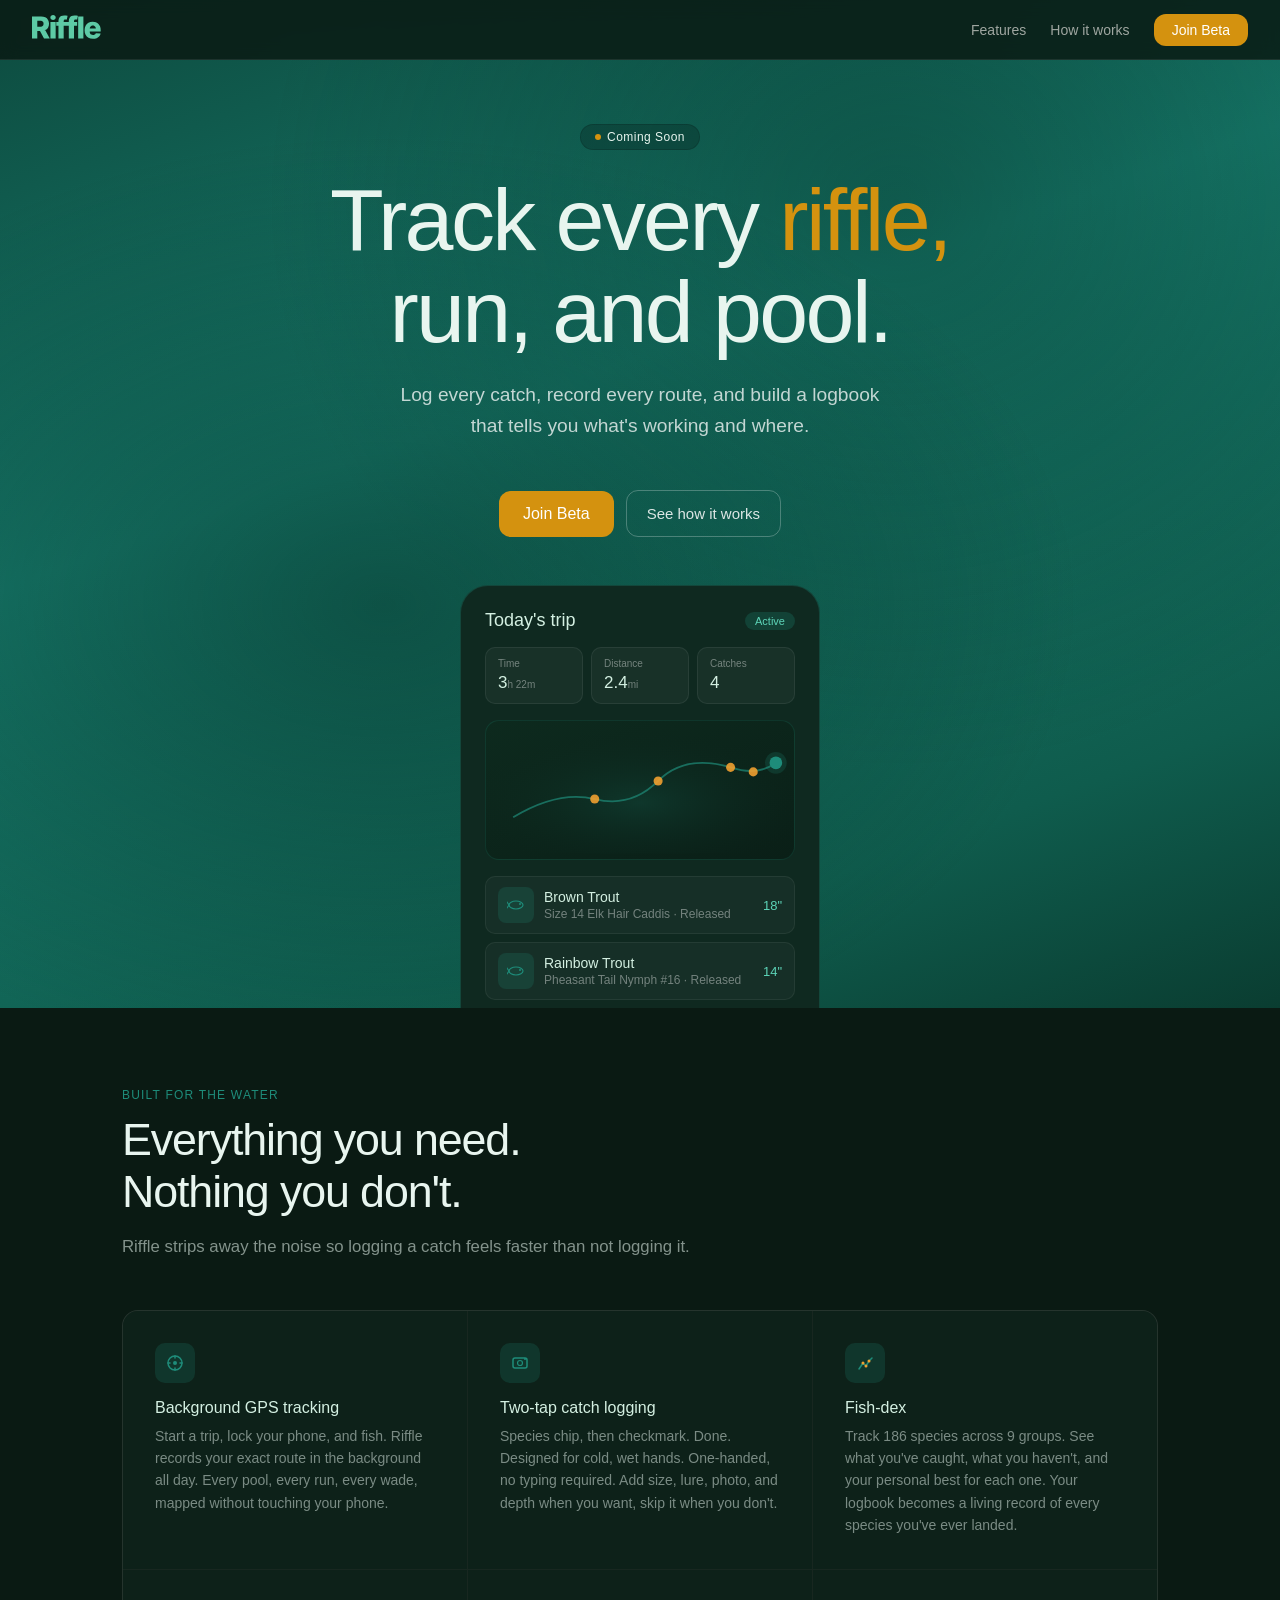
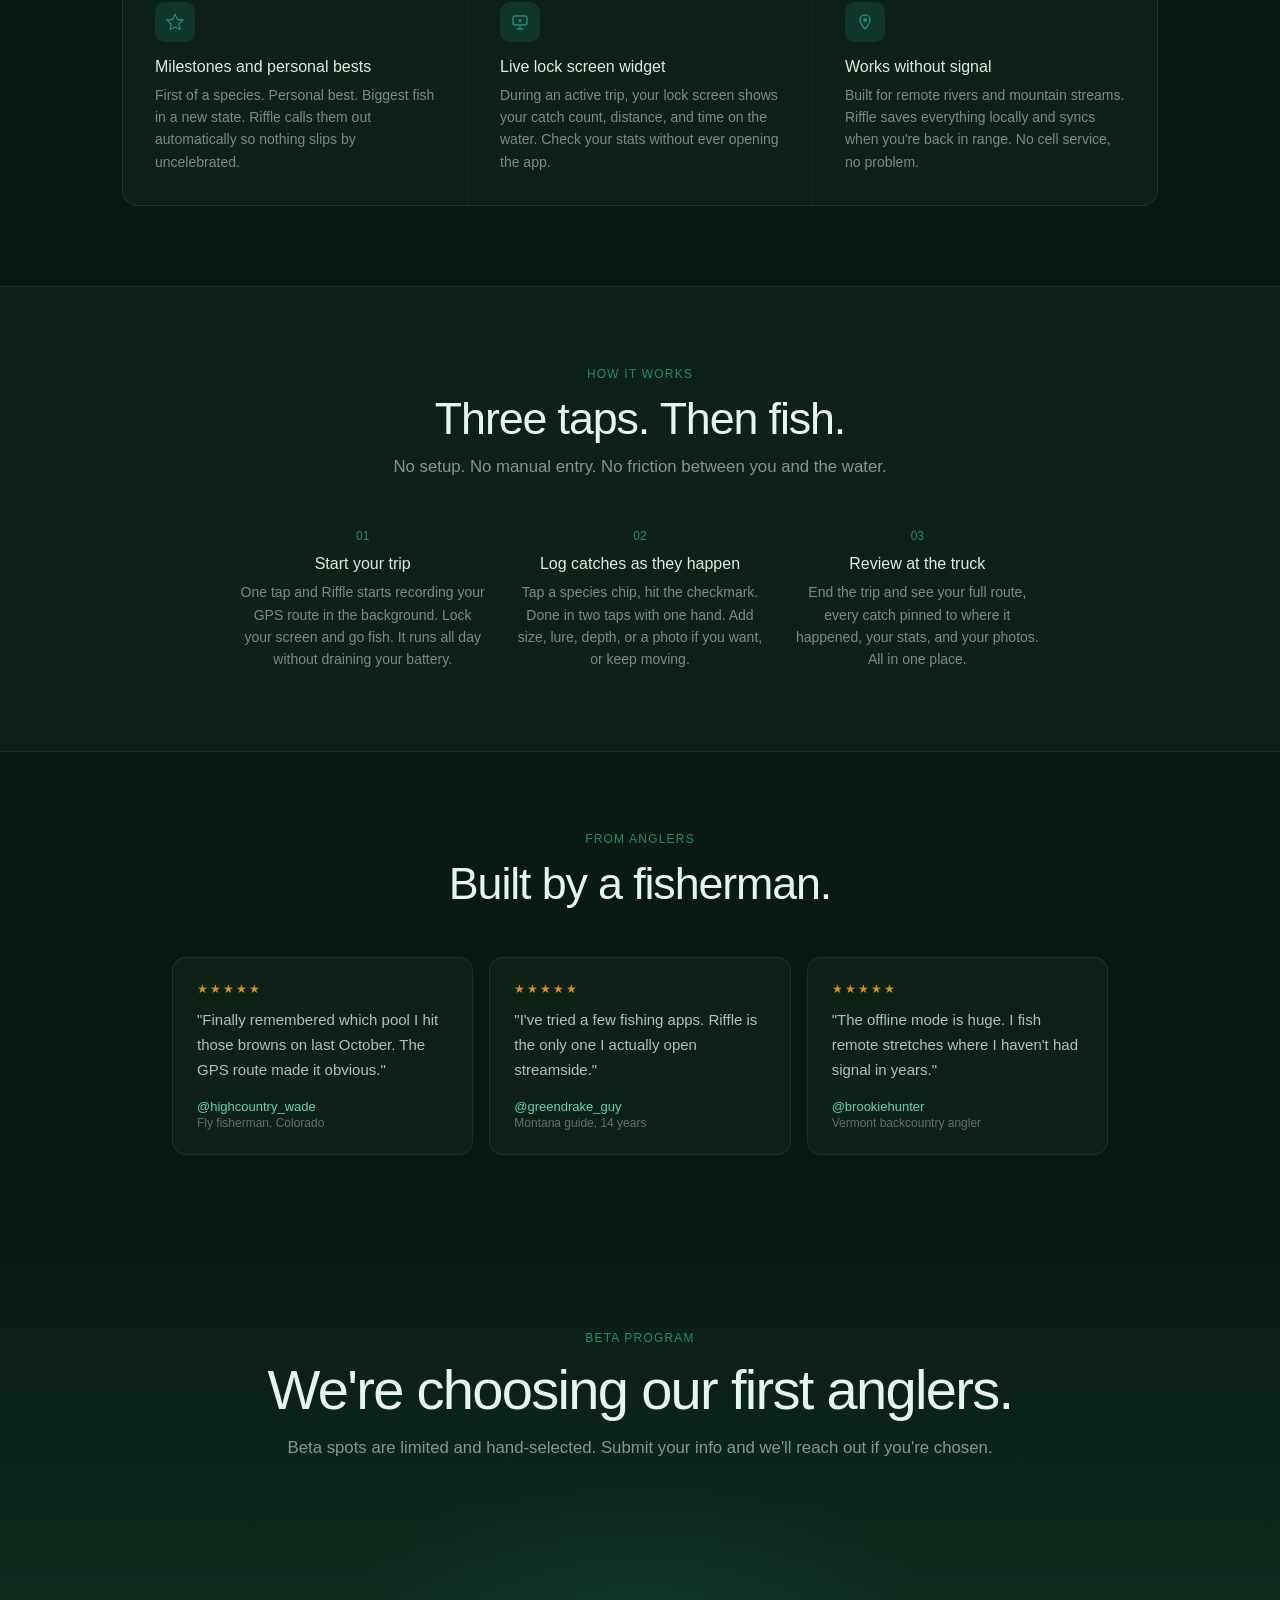
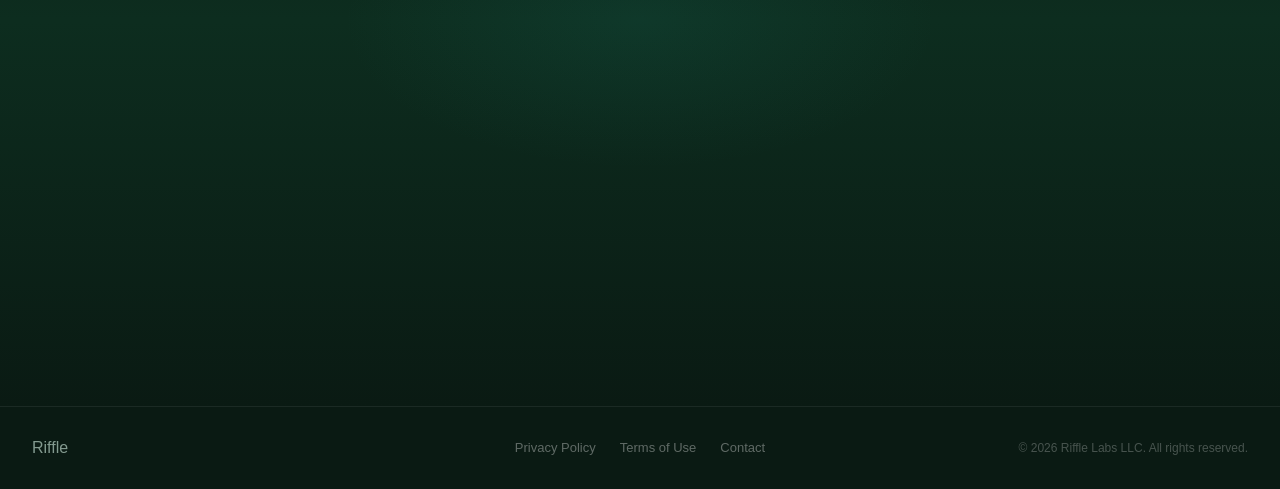
==== index.html @ 0812b07c "Tighten scroll hover zone on feature cards Use narrow rootMargin band so card-active deactivates soo" ====
<!DOCTYPE html>
<html lang="en">
<head>
  <meta charset="UTF-8">
  <meta name="viewport" content="width=device-width, initial-scale=1.0">
  <title>Riffle — Track every riffle, run, and pool.</title>
  <meta name="description" content="Riffle automatically records your fishing trips with GPS. Log catches, track routes, and review every session. Free on iOS.">
  <meta name="robots" content="index, follow">
  <link rel="canonical" href="https://riffle.run/">

  <!-- Open Graph -->
  <meta property="og:type" content="website">
  <meta property="og:url" content="https://riffle.run/">
  <meta property="og:title" content="Riffle — Track every riffle, run, and pool.">
  <meta property="og:description" content="Riffle automatically records your fishing trips with GPS. Log catches, track routes, and review every session. Free on iOS.">
  <meta property="og:image" content="https://riffle.run/og-image.png">

  <!-- Twitter Card -->
  <meta name="twitter:card" content="summary_large_image">
  <meta name="twitter:title" content="Riffle — Track every riffle, run, and pool.">
  <meta name="twitter:description" content="Riffle automatically records your fishing trips with GPS. Log catches, track routes, and review every session. Free on iOS.">
  <meta name="twitter:image" content="https://riffle.run/og-image.png">

  <!-- Structured data -->
  <script type="application/ld+json">
  {
    "@context": "https://schema.org",
    "@type": "MobileApplication",
    "name": "Riffle",
    "description": "GPS fishing trip tracker for iOS. Log catches, record routes, and review every session.",
    "operatingSystem": "iOS",
    "applicationCategory": "SportsApplication",
    "offers": { "@type": "Offer", "price": "0", "priceCurrency": "USD" },
    "url": "https://riffle.run"
  }
  </script>

  <link rel="stylesheet" href="global.css">
  <style>
    body { color: #f0ede8; }

    .hero {
      display: flex; flex-direction: column; align-items: center; justify-content: center;
      text-align: center;
      margin-top: calc(var(--nav-height) * -1);
      padding: calc(4rem + var(--nav-height)) var(--space-lg) 0;
      position: relative;
      background: radial-gradient(ellipse at 30% 60%, rgba(8,55,45,0.55) 0%, transparent 55%),
                  radial-gradient(ellipse at 70% 20%, rgba(6,48,38,0.4) 0%, transparent 50%),
                  linear-gradient(160deg, #0d4a3e 0%, #167A6B 40%, #0f5c4d 80%, #0a3d31 100%);
      overflow: hidden;
    }

    .hero-badge {
      display: inline-flex; align-items: center; gap: 6px;
      background: rgba(0,0,0,0.2); border: 0.5px solid rgba(0,0,0,0.15);
      color: var(--color-text); font-size: 12px; padding: 5px 14px; border-radius: 20px;
      margin-bottom: var(--space-md); letter-spacing: 0.04em;
    }
    .hero-badge-dot { width: 6px; height: 6px; border-radius: 50%; background: var(--color-amber); }

    .hero h1 {
      font-size: clamp(2.8rem, 7vw, 5.5rem);
      font-weight: 500; letter-spacing: -0.03em; line-height: 1.05;
      color: var(--color-text); max-width: 820px; margin-bottom: 1.25rem;
    }
    .hero h1 em { font-style: normal; color: var(--color-amber); }

    .hero-sub {
      font-size: clamp(1rem, 2vw, 1.2rem);
      color: rgba(255,255,255,0.75); max-width: 500px;
      line-height: 1.65; margin-bottom: var(--space-xl);
    }

    .hero-actions { display: flex; gap: 12px; align-items: center; flex-wrap: wrap; justify-content: center; }

    .btn-primary {
      display: flex; align-items: center; gap: 10px;
      background: var(--color-amber); color: #fff;
      padding: 14px 24px; border-radius: 12px;
      font-size: 16px; font-weight: 500; text-decoration: none;
      transition: background 0.2s, transform 0.15s;
    }
    .btn-primary:hover { background: var(--color-amber-hover); transform: translateY(-1px); }

    .btn-secondary {
      color: rgba(255,255,255,0.85); font-size: 15px; text-decoration: none;
      padding: 14px 20px; border-radius: 12px;
      border: 0.5px solid rgba(255,255,255,0.25); border-radius: 12px;
      transition: all 0.2s;
    }
    .btn-secondary:hover { color: #fff; border-color: rgba(255,255,255,0.5); }

    .app-mockup {
      margin-top: var(--space-xl);
      width: min(360px, 85vw);
      background: var(--color-bg-surface);
      border-radius: 28px 28px 0 0;
      border: 0.5px solid rgba(30,140,122,0.3);
      border-bottom: none;
      padding: var(--space-md) var(--space-md) 0;
      text-align: left;
      position: relative;
    }
    .mockup-header {
      display: flex; justify-content: space-between; align-items: center;
      margin-bottom: var(--space-sm);
    }
    .mockup-title { font-size: 18px; font-weight: 500; color: var(--color-text-soft); }
    .mockup-badge { background: rgba(30,140,122,0.25); color: #5dd4b8; font-size: 11px; padding: 3px 10px; border-radius: 10px; }
    .trip-stat-row { display: grid; grid-template-columns: 1fr 1fr 1fr; gap: 8px; margin-bottom: var(--space-sm); }
    .trip-stat { background: rgba(255,255,255,0.04); border-radius: 10px; padding: 10px 12px; border: 0.5px solid var(--color-border); }
    .trip-stat-label { font-size: 10px; color: rgba(255,255,255,0.4); margin-bottom: 4px; }
    .trip-stat-val { font-size: 17px; font-weight: 500; color: var(--color-text-soft); }
    .trip-stat-unit { font-size: 10px; color: rgba(255,255,255,0.4); }

    .map-placeholder {
      background: linear-gradient(160deg, #0d2a1e 0%, #0a1f17 100%);
      border-radius: 14px; height: 140px;
      border: 0.5px solid rgba(30,140,122,0.2);
      position: relative; overflow: hidden; margin-bottom: var(--space-sm);
    }

    .catch-row {
      display: flex; align-items: center; gap: 10px;
      background: rgba(255,255,255,0.03); border-radius: 10px;
      padding: 10px 12px; border: 0.5px solid rgba(255,255,255,0.06);
      margin-bottom: 8px;
    }
    .catch-icon { width: 36px; height: 36px; border-radius: 8px; background: var(--color-teal-dim); display: flex; align-items: center; justify-content: center; flex-shrink: 0; }
    .catch-species { font-size: 14px; font-weight: 500; color: var(--color-text-soft); }
    .catch-detail { font-size: 12px; color: rgba(255,255,255,0.4); margin-top: 2px; }
    .catch-size { margin-left: auto; font-size: 13px; color: #5dd4b8; }

    .features-section { padding: var(--space-2xl) var(--space-lg); max-width: 1100px; margin: 0 auto; }

    .section-label { font-size: 12px; letter-spacing: 0.1em; color: var(--color-teal); text-transform: uppercase; margin-bottom: 0.75rem; }
    .section-heading { font-size: clamp(1.8rem, 4vw, 2.8rem); font-weight: 500; letter-spacing: -0.025em; line-height: 1.15; color: var(--color-text); max-width: 620px; margin-bottom: var(--space-sm); text-wrap: balance; }
    .section-sub { font-size: 1.05rem; color: var(--color-text-muted); max-width: 600px; line-height: 1.7; }

    .features-grid {
      display: grid; grid-template-columns: repeat(auto-fit, minmax(280px, 1fr));
      gap: 1px; background: rgba(255,255,255,0.06);
      border-radius: 16px; overflow: hidden; margin-top: var(--space-xl);
      border: 0.5px solid rgba(255,255,255,0.06);
    }
    .feature-card { background: var(--color-bg-dark); padding: var(--space-lg); }
    .feature-icon { width: 40px; height: 40px; border-radius: 10px; background: var(--color-teal-dim); display: flex; align-items: center; justify-content: center; margin-bottom: var(--space-sm); }
    .feature-title { font-size: 16px; font-weight: 500; color: var(--color-text-soft); margin-bottom: var(--space-xs); }
    .feature-body { font-size: 14px; color: rgba(232,245,239,0.5); line-height: 1.6; }

    .how-it-works { background: var(--color-bg-dark); border-top: 0.5px solid var(--color-border); border-bottom: 0.5px solid var(--color-border); text-align: center; padding: var(--space-2xl) var(--space-lg); }
    .steps { display: grid; grid-template-columns: repeat(auto-fit, minmax(200px, 1fr)); gap: var(--space-lg); margin-top: var(--space-xl); max-width: 800px; margin-left: auto; margin-right: auto; }
    .step-num { font-size: 12px; font-weight: 500; color: var(--color-teal); margin-bottom: 0.75rem; }
    .step-title { font-size: 16px; font-weight: 500; color: var(--color-text-soft); margin-bottom: var(--space-xs); }
    .step-body { font-size: 14px; color: rgba(232,245,239,0.5); line-height: 1.6; }

    .testimonials { padding: var(--space-2xl) var(--space-lg); text-align: center; max-width: 1000px; margin: 0 auto; }
    .quote-grid { display: grid; grid-template-columns: repeat(auto-fit, minmax(260px, 1fr)); gap: 16px; margin-top: var(--space-xl); }
    .quote-card { background: var(--color-bg-dark); border: 0.5px solid var(--color-border); border-radius: 14px; padding: var(--space-md); text-align: left; }
    .quote-text { font-size: 15px; color: rgba(232,245,239,0.75); line-height: 1.65; margin-bottom: var(--space-sm); }
    .quote-author { font-size: 13px; color: #5dd4b8; }
    .quote-role { font-size: 12px; color: rgba(255,255,255,0.35); margin-top: 2px; }
    .stars { color: var(--color-amber); font-size: 12px; margin-bottom: 0.75rem; letter-spacing: 2px; }

    .cta-section { text-align: center; background: linear-gradient(180deg, var(--color-bg) 0%, #0d2d1f 50%, var(--color-bg) 100%); padding: var(--space-3xl) var(--space-lg); position: relative; overflow: hidden; }
    .cta-glow { position: absolute; top: 50%; left: 50%; transform: translate(-50%,-50%); width: 600px; height: 300px; background: radial-gradient(ellipse, rgba(30,140,122,0.12) 0%, transparent 70%); pointer-events: none; }
    .cta-section h2 { font-size: clamp(2rem, 5vw, 3.5rem); font-weight: 500; letter-spacing: -0.03em; color: var(--color-text); margin-bottom: var(--space-sm); position: relative; }
    .cta-section p { font-size: 1.05rem; color: var(--color-text-muted); margin-bottom: var(--space-xl); position: relative; }

  </style>
</head>
<body>

<nav>
  <a href="index.html" class="nav-logo"><img src="Riffle.svg" alt="Riffle" height="24"></a>
  <div class="nav-links">
    <div class="nav-section-links">
      <a href="#features">Features</a>
      <a href="#how">How it works</a>
    </div>
    <a href="#beta" class="nav-cta">Join Beta</a>
  </div>
</nav>

<section class="hero">
  <div class="hero-badge hero-anim">
    <div class="hero-badge-dot"></div>
    Coming Soon
  </div>
  <h1 class="hero-anim">Track every <em>riffle,</em><br>run, and pool.</h1>
  <p class="hero-sub hero-anim">Log every catch, record every route, and build a logbook that tells you what's working and where.</p>
  <div class="hero-actions hero-anim">
    <a href="#beta" class="btn-primary">
      Join Beta
    </a>
    <a href="#how" class="btn-secondary">See how it works</a>
  </div>

  <div class="app-mockup mockup-block-anim">
    <div class="mockup-header mockup-seq">
      <div class="mockup-title">Today's trip</div>
      <div class="mockup-badge">Active</div>
    </div>
    <div class="trip-stat-row mockup-seq">
      <div class="trip-stat">
        <div class="trip-stat-label">Time</div>
        <div class="trip-stat-val">3<span class="trip-stat-unit">h 22m</span></div>
      </div>
      <div class="trip-stat">
        <div class="trip-stat-label">Distance</div>
        <div class="trip-stat-val">2.4<span class="trip-stat-unit">mi</span></div>
      </div>
      <div class="trip-stat">
        <div class="trip-stat-label">Catches</div>
        <div class="trip-stat-val" id="catches-val">0</div>
      </div>
    </div>
    <div class="map-placeholder mockup-seq">
      <svg width="100%" height="100%" viewBox="0 0 340 140" style="position:absolute;top:0;left:0;">
        <defs>
          <radialGradient id="mg" cx="50%" cy="60%" r="60%">
            <stop offset="0%" stop-color="#1E8C7A" stop-opacity="0.18"/>
            <stop offset="100%" stop-color="#0a1a13" stop-opacity="0"/>
          </radialGradient>
        </defs>
        <rect width="340" height="140" fill="url(#mg)"/>
        <path class="route-path" d="M30,100 Q80,70 120,80 Q160,90 190,60 Q220,30 270,45 Q300,55 320,40" stroke="#1E8C7A" stroke-width="2" fill="none" stroke-opacity="0.7"/>
        <circle cx="120" cy="80" r="5" fill="#F0A030" opacity="0.9"/>
        <circle cx="190" cy="60" r="5" fill="#F0A030" opacity="0.9"/>
        <circle cx="270" cy="45" r="5" fill="#F0A030" opacity="0.9"/>
        <circle cx="295" cy="50" r="5" fill="#F0A030" opacity="0.9"/>
        <circle cx="320" cy="40" r="7" fill="#1E8C7A"/>
        <circle cx="320" cy="40" r="12" fill="#1E8C7A" opacity="0.2"/>
      </svg>
    </div>
    <div class="catch-row catch-anim">
      <div class="catch-icon">
        <svg width="18" height="18" viewBox="0 0 18 18" fill="none">
          <ellipse cx="9" cy="9" rx="7" ry="4" stroke="#1E8C7A" stroke-width="1.2" fill="none"/>
          <path d="M2 9 L0 6 M2 9 L0 12" stroke="#1E8C7A" stroke-width="1.2" stroke-linecap="round"/>
          <circle cx="13" cy="8" r="1" fill="#1E8C7A"/>
        </svg>
      </div>
      <div>
        <div class="catch-species">Brown Trout</div>
        <div class="catch-detail">Size 14 Elk Hair Caddis · Released</div>
      </div>
      <div class="catch-size">18"</div>
    </div>
    <div class="catch-row catch-anim">
      <div class="catch-icon">
        <svg width="18" height="18" viewBox="0 0 18 18" fill="none">
          <ellipse cx="9" cy="9" rx="7" ry="4" stroke="#1E8C7A" stroke-width="1.2" fill="none"/>
          <path d="M2 9 L0 6 M2 9 L0 12" stroke="#1E8C7A" stroke-width="1.2" stroke-linecap="round"/>
          <circle cx="13" cy="8" r="1" fill="#1E8C7A"/>
        </svg>
      </div>
      <div>
        <div class="catch-species">Rainbow Trout</div>
        <div class="catch-detail">Pheasant Tail Nymph #16 · Released</div>
      </div>
      <div class="catch-size">14"</div>
    </div>
  </div>
</section>

<section id="features" style="background:#0a1a13;">
  <div class="features-section">
    <div class="section-label">Built for the water</div>
    <h2 class="section-heading">Everything you need. Nothing you don't.</h2>
    <p class="section-sub">Riffle strips away the noise so logging a catch feels faster than not logging it.</p>
    <div class="features-grid">
      <div class="feature-card">
        <div class="feature-icon">
          <svg width="20" height="20" viewBox="0 0 20 20" fill="none">
            <circle cx="10" cy="10" r="7" stroke="#1E8C7A" stroke-width="1.5" fill="none"/>
            <circle cx="10" cy="10" r="2" fill="#1E8C7A"/>
            <path d="M10 3V5 M10 15V17 M3 10H5 M15 10H17" stroke="#1E8C7A" stroke-width="1.5" stroke-linecap="round"/>
          </svg>
        </div>
        <div class="feature-title">Background GPS tracking</div>
        <div class="feature-body">Start a trip, lock your phone, and fish. Riffle records your exact route in the background all day. Every pool, every run, every wade, mapped without touching your phone.</div>
      </div>
      <div class="feature-card">
        <div class="feature-icon">
          <svg width="20" height="20" viewBox="0 0 20 20" fill="none">
            <rect x="3" y="5" width="14" height="10" rx="2" stroke="#1E8C7A" stroke-width="1.5" fill="none"/>
            <circle cx="10" cy="10" r="2.5" stroke="#1E8C7A" stroke-width="1.2" fill="none"/>
            <circle cx="15" cy="6" r="1" fill="#1E8C7A"/>
          </svg>
        </div>
        <div class="feature-title">Two-tap catch logging</div>
        <div class="feature-body">Species chip, then checkmark. Done. Designed for cold, wet hands. One-handed, no typing required. Add size, lure, photo, and depth when you want, skip it when you don't.</div>
      </div>
      <div class="feature-card">
        <div class="feature-icon">
          <svg width="20" height="20" viewBox="0 0 20 20" fill="none">
            <path d="M4 16 L8 10 L11 13 L14 8 L17 5" stroke="#1E8C7A" stroke-width="1.5" fill="none" stroke-linecap="round" stroke-linejoin="round"/>
            <circle cx="8" cy="10" r="1.5" fill="#F0A030"/>
            <circle cx="11" cy="13" r="1.5" fill="#F0A030"/>
            <circle cx="14" cy="8" r="1.5" fill="#F0A030"/>
          </svg>
        </div>
        <div class="feature-title">Fish-dex</div>
        <div class="feature-body">Track 186 species across 9 groups. See what you've caught, what you haven't, and your personal best for each one. Your logbook becomes a living record of every species you've ever landed.</div>
      </div>
      <div class="feature-card">
        <div class="feature-icon">
          <svg width="20" height="20" viewBox="0 0 20 20" fill="none">
            <path d="M10 2 L12.5 7.5 L18 8 L14 12 L15 17.5 L10 15 L5 17.5 L6 12 L2 8 L7.5 7.5 Z" stroke="#1E8C7A" stroke-width="1.3" fill="none" stroke-linejoin="round"/>
          </svg>
        </div>
        <div class="feature-title">Milestones and personal bests</div>
        <div class="feature-body">First of a species. Personal best. Biggest fish in a new state. Riffle calls them out automatically so nothing slips by uncelebrated.</div>
      </div>
      <div class="feature-card">
        <div class="feature-icon">
          <svg width="20" height="20" viewBox="0 0 20 20" fill="none">
            <rect x="3" y="4" width="14" height="9" rx="2" stroke="#1E8C7A" stroke-width="1.5" fill="none"/>
            <path d="M7 17H13 M10 13V17" stroke="#1E8C7A" stroke-width="1.5" stroke-linecap="round"/>
            <circle cx="10" cy="8.5" r="1.5" fill="#1E8C7A"/>
          </svg>
        </div>
        <div class="feature-title">Live lock screen widget</div>
        <div class="feature-body">During an active trip, your lock screen shows your catch count, distance, and time on the water. Check your stats without ever opening the app.</div>
      </div>
      <div class="feature-card">
        <div class="feature-icon">
          <svg width="20" height="20" viewBox="0 0 20 20" fill="none">
            <path d="M10 3C7.2 3 5 5.2 5 8C5 11.5 10 17 10 17C10 17 15 11.5 15 8C15 5.2 12.8 3 10 3Z" stroke="#1E8C7A" stroke-width="1.5" fill="none"/>
            <circle cx="10" cy="8" r="2" fill="#1E8C7A"/>
          </svg>
        </div>
        <div class="feature-title">Works without signal</div>
        <div class="feature-body">Built for remote rivers and mountain streams. Riffle saves everything locally and syncs when you're back in range. No cell service, no problem.</div>
      </div>
    </div>
  </div>
</section>

<section id="how" class="how-it-works">
  <div class="section-label" style="text-align:center;">How it works</div>
  <h2 class="section-heading" style="text-align:center; margin: 0 auto 0.5rem;">Three taps. Then fish.</h2>
  <p class="section-sub" style="text-align:center; margin: 0 auto;">No setup. No manual entry. No friction between you and the water.</p>
  <div class="steps">
    <div>
      <div class="step-num">01</div>
      <div class="step-title">Start your trip</div>
      <div class="step-body">One tap and Riffle starts recording your GPS route in the background. Lock your screen and go fish. It runs all day without draining your battery.</div>
    </div>
    <div>
      <div class="step-num">02</div>
      <div class="step-title">Log catches as they happen</div>
      <div class="step-body">Tap a species chip, hit the checkmark. Done in two taps with one hand. Add size, lure, depth, or a photo if you want, or keep moving.</div>
    </div>
    <div>
      <div class="step-num">03</div>
      <div class="step-title">Review at the truck</div>
      <div class="step-body">End the trip and see your full route, every catch pinned to where it happened, your stats, and your photos. All in one place.</div>
    </div>
  </div>
</section>

<section class="testimonials">
  <div class="section-label">From anglers</div>
  <h2 class="section-heading" style="margin: 0 auto 0.5rem;">Built by a fisherman.</h2>
  <div class="quote-grid">
    <div class="quote-card">
      <div class="stars">★★★★★</div>
      <div class="quote-text">"Finally remembered which pool I hit those browns on last October. The GPS route made it obvious."</div>
      <div class="quote-author">@highcountry_wade</div>
      <div class="quote-role">Fly fisherman, Colorado</div>
    </div>
    <div class="quote-card">
      <div class="stars">★★★★★</div>
      <div class="quote-text">"I've tried a few fishing apps. Riffle is the only one I actually open streamside."</div>
      <div class="quote-author">@greendrake_guy</div>
      <div class="quote-role">Montana guide, 14 years</div>
    </div>
    <div class="quote-card">
      <div class="stars">★★★★★</div>
      <div class="quote-text">"The offline mode is huge. I fish remote stretches where I haven't had signal in years."</div>
      <div class="quote-author">@brookiehunter</div>
      <div class="quote-role">Vermont backcountry angler</div>
    </div>
  </div>
</section>

<section id="beta" class="cta-section">
  <div class="cta-glow"></div>
  <div class="section-label" style="position:relative;">Beta program</div>
  <h2>We're choosing our first anglers.</h2>
  <p style="position:relative;">Beta spots are limited and hand-selected. Submit your info and we'll reach out if you're chosen.</p>
  <div style="position:relative; max-width:560px; margin:0 auto; text-align:left;">
    <iframe data-tally-src="https://tally.so/embed/oboOgV?alignLeft=1&hideTitle=1&transparentBackground=1&dynamicHeight=1" loading="lazy" width="100%" height="400" frameborder="0" marginheight="0" marginwidth="0" title="Riffle Beta Application"></iframe>
  </div>
</section>

<script>var d=document,w="https://tally.so/widgets/embed.js",v=function(){"undefined"!=typeof Tally?Tally.loadEmbeds():d.querySelectorAll("iframe[data-tally-src]:not([src])").forEach((function(e){e.src=e.dataset.tallySrc}))};if("undefined"!=typeof Tally)v();else if(d.querySelector('script[src="'+w+'"]')==null){var s=d.createElement("script");s.src=w,s.onload=v,s.onerror=v,d.body.appendChild(s);}</script>

<footer>
  <div class="footer-logo">Riffle</div>
  <div class="footer-links">
    <a href="privacy.html">Privacy Policy</a>
    <a href="terms.html">Terms of Use</a>
    <a href="mailto:hello@riffle.run">Contact</a>
  </div>
  <div class="footer-copy">© 2026 Riffle Labs LLC. All rights reserved.</div>
</footer>

<script>
  // Nav scroll state
  const nav = document.querySelector('nav');
  const onScroll = () => nav.classList.toggle('scrolled', window.scrollY > 10);
  window.addEventListener('scroll', onScroll, { passive: true });

  // Animated mockup
  window.addEventListener('load', () => {
    // Hero text sequence — h1 first, then badge, sub, actions
    [
      document.querySelector('.hero h1'),
      document.querySelector('.hero-badge'),
      document.querySelector('.hero-sub'),
      document.querySelector('.hero-actions'),
    ].forEach((el, i) => {
      if (el) setTimeout(() => el.classList.add('visible'), 60 + i * 130);
    });

    const STAGGER = 180;
    const BASE = 700;

    // Slide the whole mockup block up first
    setTimeout(() => {
      document.querySelector('.mockup-block-anim').classList.add('visible');
    }, BASE - 150);

    // 1. Header fades in
    // 2. Stats row fades in + counter starts
    // 3. Map fades in + route draws
    // 4. Catch row 1 slides in
    // 5. Catch row 2 slides in
    document.querySelectorAll('.mockup-seq').forEach((el, i) => {
      setTimeout(() => el.classList.add('visible'), BASE + i * STAGGER);
    });

    // Route draw — triggered when map appears (index 2)
    const routePath = document.querySelector('.route-path');
    if (routePath) {
      const len = routePath.getTotalLength();
      routePath.style.strokeDasharray = len;
      routePath.style.strokeDashoffset = len;
      setTimeout(() => {
        routePath.style.transition = 'stroke-dashoffset 1.6s ease';
        routePath.style.strokeDashoffset = 0;
      }, BASE + 2 * STAGGER + 80);
    }

    // Catches counter — starts when stats row appears (index 1)
    const catchesVal = document.getElementById('catches-val');
    if (catchesVal) {
      let c = 0;
      setTimeout(() => {
        const interval = setInterval(() => {
          c++;
          catchesVal.textContent = c;
          if (c >= 4) clearInterval(interval);
        }, 190);
      }, BASE + 1 * STAGGER);
    }

    // Catch rows — after map (indices 3 and 4 in sequence)
    document.querySelectorAll('.catch-anim').forEach((row, i) => {
      setTimeout(() => row.classList.add('visible'), BASE + (3 + i) * STAGGER);
    });
  });

  // Scroll reveals for feature cards + how-it-works steps
  const revealEls = [
    ...document.querySelectorAll('.feature-card'),
    ...document.querySelectorAll('.steps > div'),
    ...document.querySelectorAll('.quote-card')
  ];
  revealEls.forEach((el, i) => {
    el.classList.add('reveal');
    el.style.transitionDelay = `${(i % 3) * 0.08}s`;
  });
  const revealObserver = new IntersectionObserver((entries) => {
    entries.forEach(e => {
      if (e.isIntersecting) {
        e.target.classList.add('visible');
        revealObserver.unobserve(e.target);
      }
    });
  }, { threshold: 0.12 });
  revealEls.forEach(el => revealObserver.observe(el));

  // Scroll-hover on feature cards — touch devices only (desktop has real :hover)
  if (window.matchMedia('(hover: none)').matches) {
    const scrollHoverObserver = new IntersectionObserver((entries) => {
      entries.forEach(e => {
        e.target.classList.toggle('card-active', e.isIntersecting);
      });
    }, { threshold: 0, rootMargin: '-30% 0px -30% 0px' });
    document.querySelectorAll('.feature-card').forEach(el => scrollHoverObserver.observe(el));
  }

  // Section headings — stagger label → heading → sub within each section
  document.querySelectorAll('.section-label, .section-heading, .section-sub').forEach(el => {
    const delay = el.classList.contains('section-label') ? 0
      : el.classList.contains('section-heading') ? 0.07
      : 0.14;
    el.classList.add('reveal');
    el.style.transitionDelay = `${delay}s`;
    revealObserver.observe(el);
  });

  // CTA section elements
  document.querySelectorAll('.cta-section .section-label, .cta-section h2, .cta-section > p, .cta-section > div:last-of-type').forEach((el, i) => {
    el.classList.add('reveal');
    el.style.transitionDelay = `${i * 0.1}s`;
    revealObserver.observe(el);
  });
</script>
</body>
</html>
---- global.css ----
/* Reset */
* { margin: 0; padding: 0; box-sizing: border-box; }
html { scroll-behavior: smooth; }

/* Tokens */
:root {
  /* Colors */
  --color-bg:           #0a1a13;
  --color-bg-dark:      #0d2119;
  --color-bg-surface:   #0f2920;
  --color-teal:         #1E8C7A;
  --color-teal-dim:     rgba(30,140,122,0.2);
  --color-amber:        #D4920F;
  --color-amber-hover:  #B87C0C;
  --color-text:         #e8f5ef;
  --color-text-soft:    #d4f0e2;
  --color-text-muted:   rgba(232,245,239,0.55);
  --color-border:       rgba(255,255,255,0.07);
  --color-border-nav:   rgba(255,255,255,0.08);

  /* Spacing */
  --space-xs:   0.5rem;
  --space-sm:   1rem;
  --space-md:   1.5rem;
  --space-lg:   2rem;
  --space-xl:   3rem;
  --space-2xl:  5rem;
  --space-3xl:  6rem;

  /* Nav */
  --nav-height: 60px;
}

/* Base */
body {
  font-family: -apple-system, BlinkMacSystemFont, 'Segoe UI', sans-serif;
  background: var(--color-bg);
}

/* Nav */
nav {
  position: sticky; top: 0; z-index: 100;
  display: flex; align-items: center; justify-content: space-between;
  padding: 0 var(--space-lg); height: var(--nav-height);
  background: rgba(10, 26, 19, 0.85);
  backdrop-filter: blur(8px);
  border-bottom: 0.5px solid var(--color-border-nav);
  transition: background 0.3s ease, border-color 0.3s ease, backdrop-filter 0.3s ease;
}
nav.scrolled {
  background: rgba(10, 26, 19, 0.85);
  backdrop-filter: blur(8px);
  border-bottom-color: var(--color-border-nav);
}
.nav-logo { font-size: 20px; font-weight: 500; letter-spacing: -0.02em; color: var(--color-text-soft); text-decoration: none; }
.nav-logo span { color: var(--color-teal); }
.nav-links { display: flex; gap: var(--space-md); align-items: center; }
.nav-links a { font-size: 14px; color: rgba(240,237,232,0.65); text-decoration: none; transition: color 0.2s; }
.nav-links a:hover { color: var(--color-text-soft); }
.nav-cta, .nav-links a.nav-cta {
  background: var(--color-amber); color: #fff; border: none;
  padding: 8px 18px; border-radius: 12px; font-size: 14px; font-weight: 500;
  cursor: pointer; text-decoration: none; transition: background 0.2s;
}
.nav-cta:hover, .nav-links a.nav-cta:hover { background: var(--color-amber-hover); color: #fff; }
.nav-back { font-size: 14px; color: rgba(255,255,255,0.45); text-decoration: none; transition: color 0.2s; }
.nav-back:hover { color: var(--color-text-soft); }
.nav-section-links { display: contents; }

/* Footer */
footer {
  padding: var(--space-lg);
  border-top: 0.5px solid var(--color-border);
  display: grid; grid-template-columns: 1fr auto 1fr;
  align-items: center; gap: var(--space-sm);
}
.footer-copy { justify-self: end; }
.footer-logo { font-size: 16px; font-weight: 500; color: rgba(212,240,226,0.6); }
.footer-links { display: flex; gap: var(--space-md); flex-wrap: wrap; }
.footer-links a { font-size: 13px; color: rgba(255,255,255,0.35); text-decoration: none; transition: color 0.2s; }
.footer-links a:hover { color: rgba(255,255,255,0.65); }
.footer-copy { font-size: 12px; color: rgba(255,255,255,0.25); }

@media (max-width: 640px) {
  nav {
    padding: 0 var(--space-md);
  }
  .nav-section-links {
    display: none;
  }
}

/* Hero load animation */
.hero-anim {
  opacity: 0;
  transform: translateY(12px);
  transition: opacity 0.5s ease, transform 0.5s ease;
}
.hero-anim.visible {
  opacity: 1;
  transform: translateY(0);
}

/* Feature card hovers */
.feature-card {
  position: relative;
  transition: transform 0.25s ease, box-shadow 0.25s ease, background 0.25s ease;
}
.feature-card::before {
  content: '';
  position: absolute;
  top: 0;
  left: 50%;
  right: 50%;
  height: 2px;
  background: var(--color-teal);
  box-shadow: 0 0 10px rgba(30,140,122,0.7);
  transition: left 0.35s ease, right 0.35s ease;
  pointer-events: none;
}
.feature-card:hover::before {
  left: 0;
  right: 0;
}
.feature-card:hover {
  transform: translateY(-3px);
  background: #0e2820;
  box-shadow: 0 12px 32px rgba(0,0,0,0.4);
}
.feature-icon {
  transition: background 0.25s ease, box-shadow 0.25s ease, transform 0.25s ease;
}
.feature-card:hover .feature-icon {
  background: rgba(30,140,122,0.32);
  box-shadow: 0 0 18px rgba(30,140,122,0.3);
  transform: scale(1.12);
}
.feature-title {
  transition: color 0.25s ease;
}
.feature-card:hover .feature-title {
  color: #fff;
}

/* Scroll reveals */
.reveal {
  opacity: 0;
  transform: translateY(20px);
  transition: opacity 0.5s ease, transform 0.5s ease;
}
.reveal.visible {
  opacity: 1;
  transform: translateY(0);
}

/* Mockup sequential animation */
.mockup-seq {
  opacity: 0;
  transform: translateY(8px);
  transition: opacity 0.35s ease, transform 0.35s ease;
}
.mockup-seq.visible {
  opacity: 1;
  transform: translateY(0);
}

/* Mockup catch row animation */
.catch-anim {
  opacity: 0;
  transform: translateX(-10px);
  transition: opacity 0.35s ease, transform 0.35s ease;
}
.catch-anim.visible {
  opacity: 1;
  transform: translateX(0);
}

@media (max-width: 860px) {
  footer {
    display: flex; flex-direction: column;
    align-items: center; text-align: center;
    gap: 0.75rem;
  }
  .footer-copy { justify-self: unset; }
  .footer-links { justify-content: center; }
}
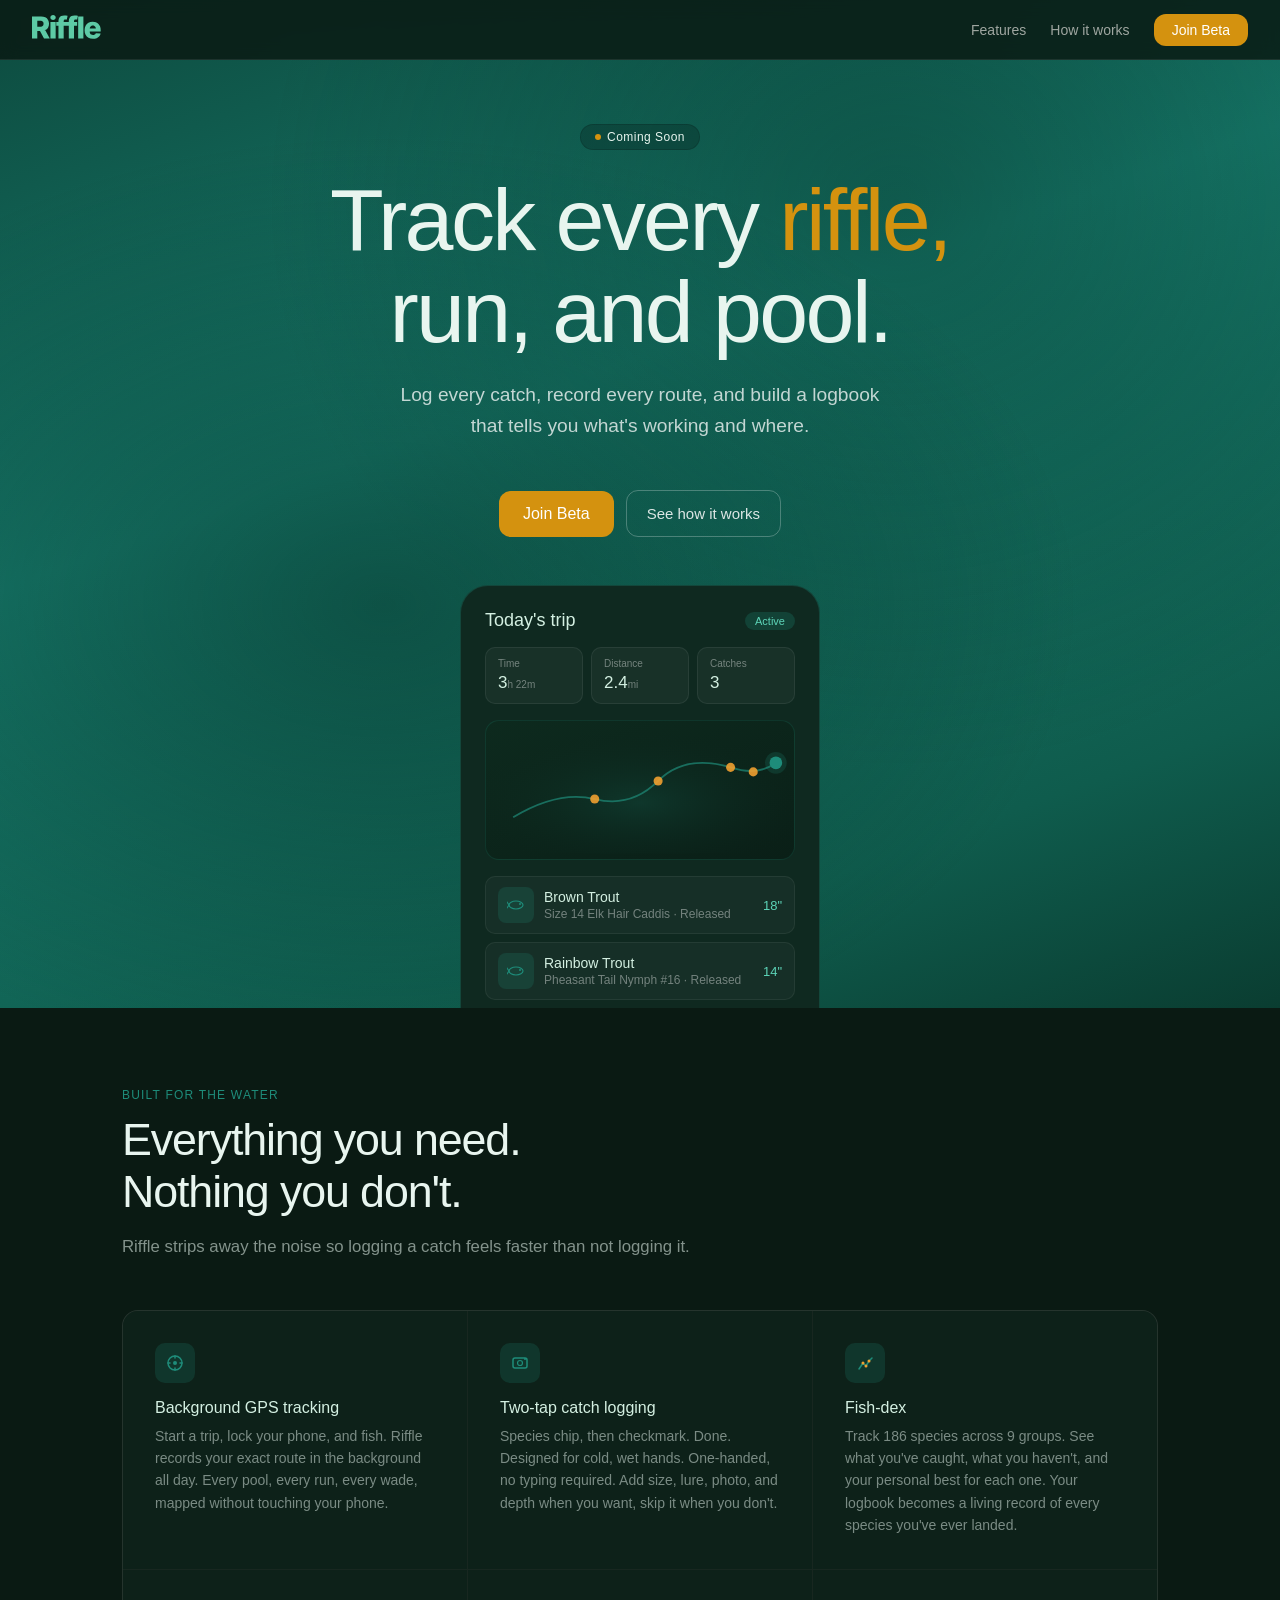
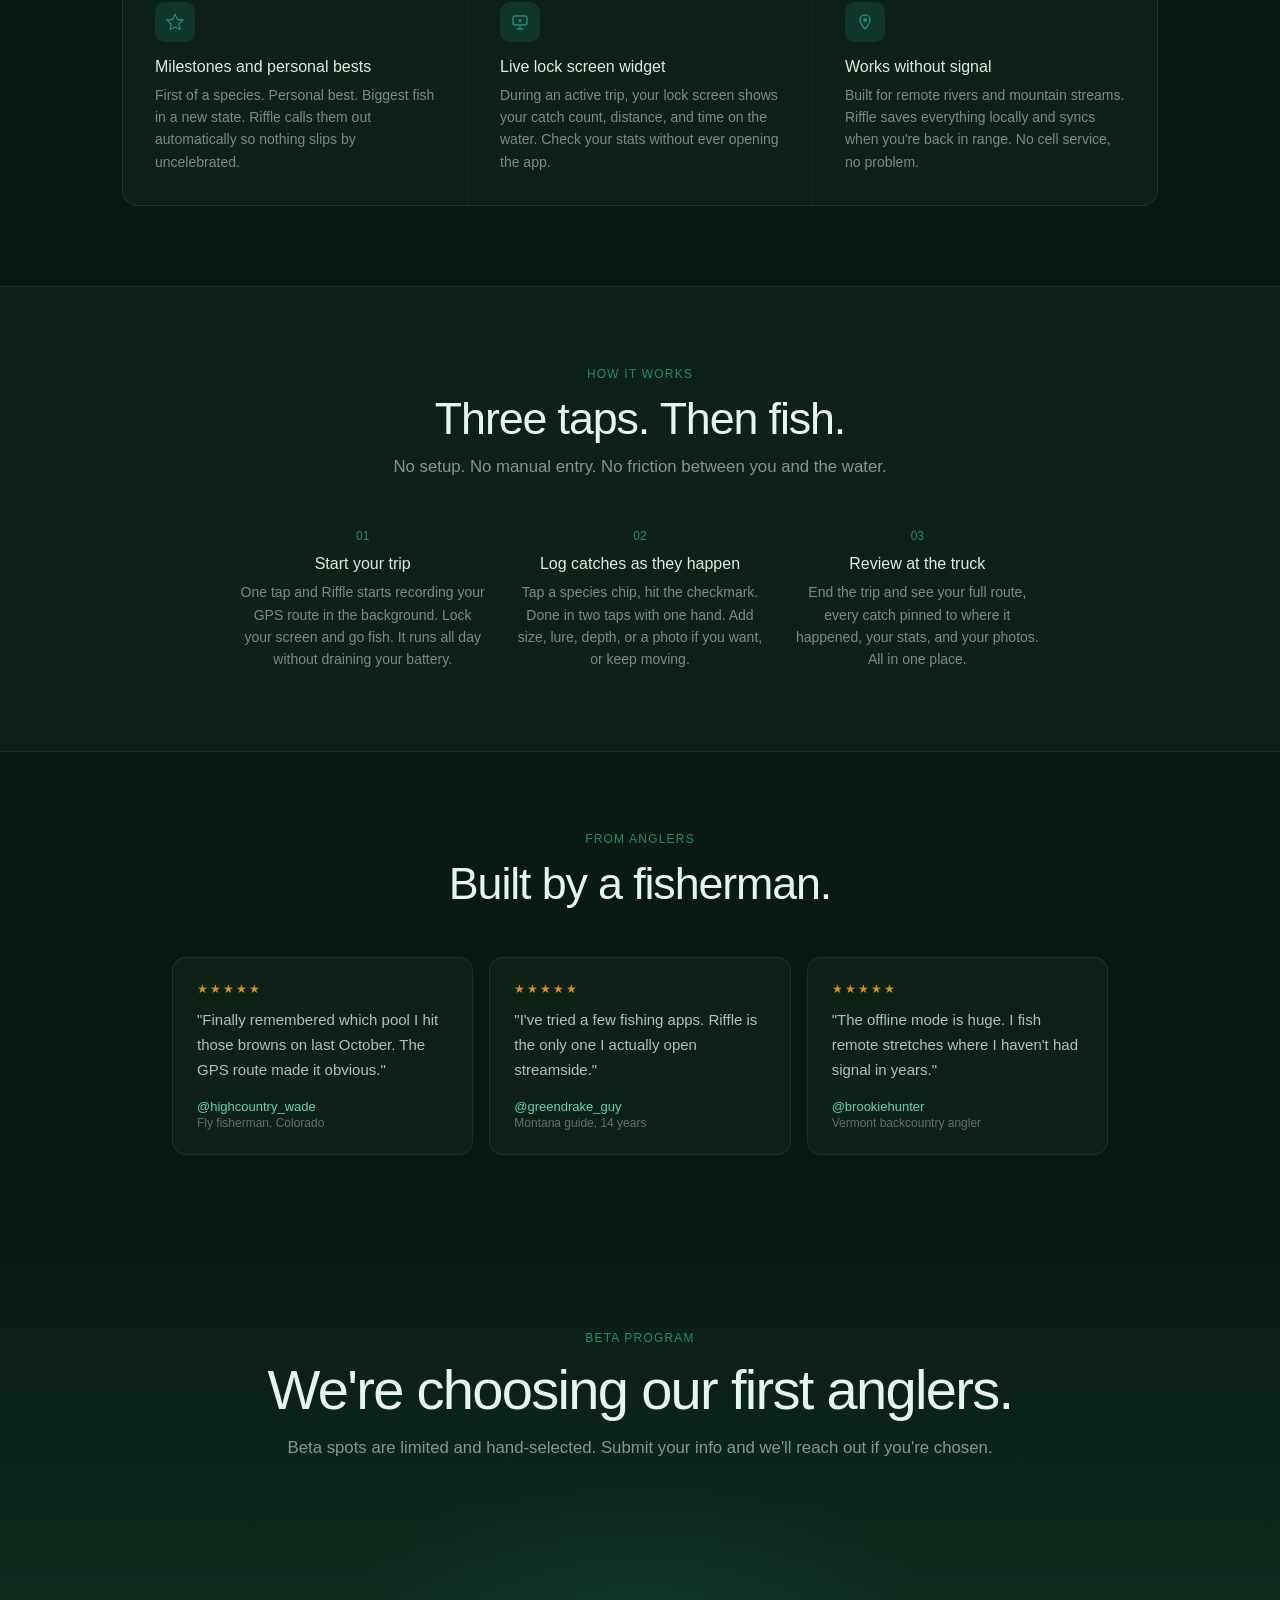
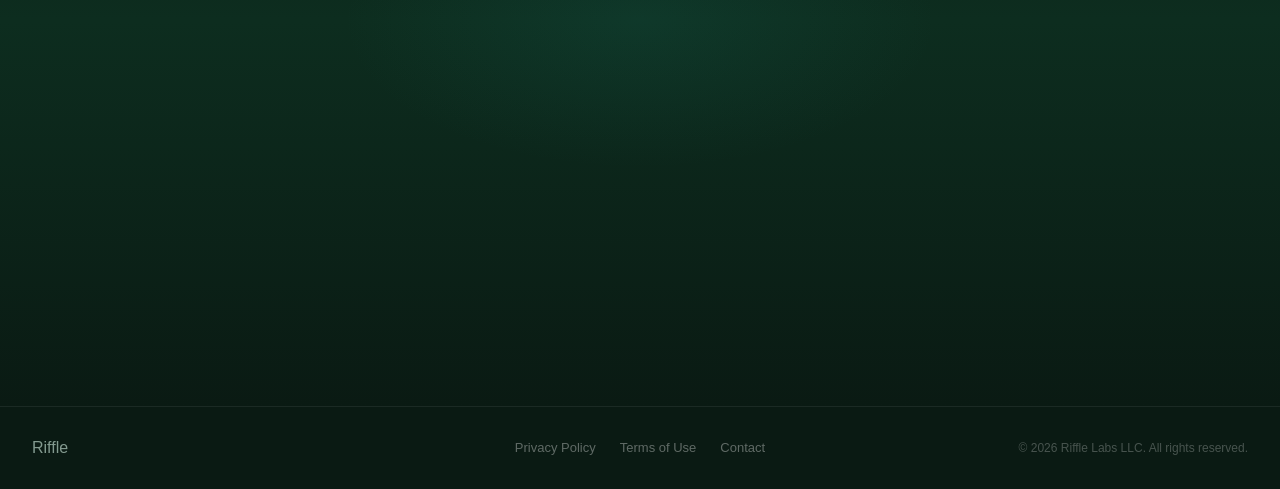
==== commit dc08823f: "Update favicon and add explicit link tags Co-Authored-By: Claude Opus 4.6 (1M context) <noreply@anth" ====
--- a/index.html
+++ b/index.html
@@ -3,10 +3,24 @@
 <head>
   <meta charset="UTF-8">
   <meta name="viewport" content="width=device-width, initial-scale=1.0">
+
+  <!-- Google tag (gtag.js) -->
+  <script async src="https://www.googletagmanager.com/gtag/js?id=G-71ZW9WDT0X"></script>
+  <script>
+    window.dataLayer = window.dataLayer || [];
+    function gtag(){dataLayer.push(arguments);}
+    gtag('js', new Date());
+    gtag('config', 'G-71ZW9WDT0X');
+  </script>
+
   <title>Riffle — Track every riffle, run, and pool.</title>
   <meta name="description" content="Riffle automatically records your fishing trips with GPS. Log catches, track routes, and review every session. Free on iOS.">
   <meta name="robots" content="index, follow">
+  <meta name="google-site-verification" content="068vlE1xxCTi5v1dvmiBB5QkVADY7tIegrRzrv4MfHk" />
   <link rel="canonical" href="https://riffle.run/">
+
+  <!-- Favicon -->
+  <link rel="icon" type="image/x-icon" href="/favicon.ico">
 
   <!-- Open Graph -->
   <meta property="og:type" content="website">
@@ -496,14 +510,6 @@
   revealEls.forEach(el => revealObserver.observe(el));
 
   // Scroll-hover on feature cards — touch devices only (desktop has real :hover)
-  if (window.matchMedia('(hover: none)').matches) {
-    const scrollHoverObserver = new IntersectionObserver((entries) => {
-      entries.forEach(e => {
-        e.target.classList.toggle('card-active', e.isIntersecting);
-      });
-    }, { threshold: 0, rootMargin: '-30% 0px -30% 0px' });
-    document.querySelectorAll('.feature-card').forEach(el => scrollHoverObserver.observe(el));
-  }
 
   // Section headings — stagger label → heading → sub within each section
   document.querySelectorAll('.section-label, .section-heading, .section-sub').forEach(el => {
--- a/global.css
+++ b/global.css
@@ -90,6 +90,17 @@
   }
 }
 
+/* App mockup block slide-in */
+.mockup-block-anim {
+  opacity: 0;
+  transform: translateY(48px);
+  transition: opacity 0.65s ease, transform 0.65s cubic-bezier(0.25, 0.46, 0.45, 0.94);
+}
+.mockup-block-anim.visible {
+  opacity: 1;
+  transform: translateY(0);
+}
+
 /* Hero load animation */
 .hero-anim {
   opacity: 0;
@@ -118,27 +129,46 @@
   transition: left 0.35s ease, right 0.35s ease;
   pointer-events: none;
 }
-.feature-card:hover::before {
-  left: 0;
-  right: 0;
-}
-.feature-card:hover {
+.feature-icon {
+  transition: background 0.25s ease, box-shadow 0.25s ease, transform 0.25s ease;
+}
+.feature-title {
+  transition: color 0.25s ease;
+}
+@media (hover: hover) {
+  .feature-card:hover::before {
+    left: 0;
+    right: 0;
+  }
+  .feature-card:hover {
+    transform: translateY(-3px);
+    background: #0e2820;
+    box-shadow: 0 12px 32px rgba(0,0,0,0.4);
+  }
+  .feature-card:hover .feature-icon {
+    background: rgba(30,140,122,0.32);
+    box-shadow: 0 0 18px rgba(30,140,122,0.3);
+    transform: scale(1.12);
+  }
+  .feature-card:hover .feature-title {
+    color: #fff;
+  }
+}
+.feature-card.card-active {
   transform: translateY(-3px);
   background: #0e2820;
   box-shadow: 0 12px 32px rgba(0,0,0,0.4);
 }
-.feature-icon {
-  transition: background 0.25s ease, box-shadow 0.25s ease, transform 0.25s ease;
-}
-.feature-card:hover .feature-icon {
+.feature-card.card-active::before {
+  left: 0;
+  right: 0;
+}
+.feature-card.card-active .feature-icon {
   background: rgba(30,140,122,0.32);
   box-shadow: 0 0 18px rgba(30,140,122,0.3);
   transform: scale(1.12);
 }
-.feature-title {
-  transition: color 0.25s ease;
-}
-.feature-card:hover .feature-title {
+.feature-card.card-active .feature-title {
   color: #fff;
 }
 
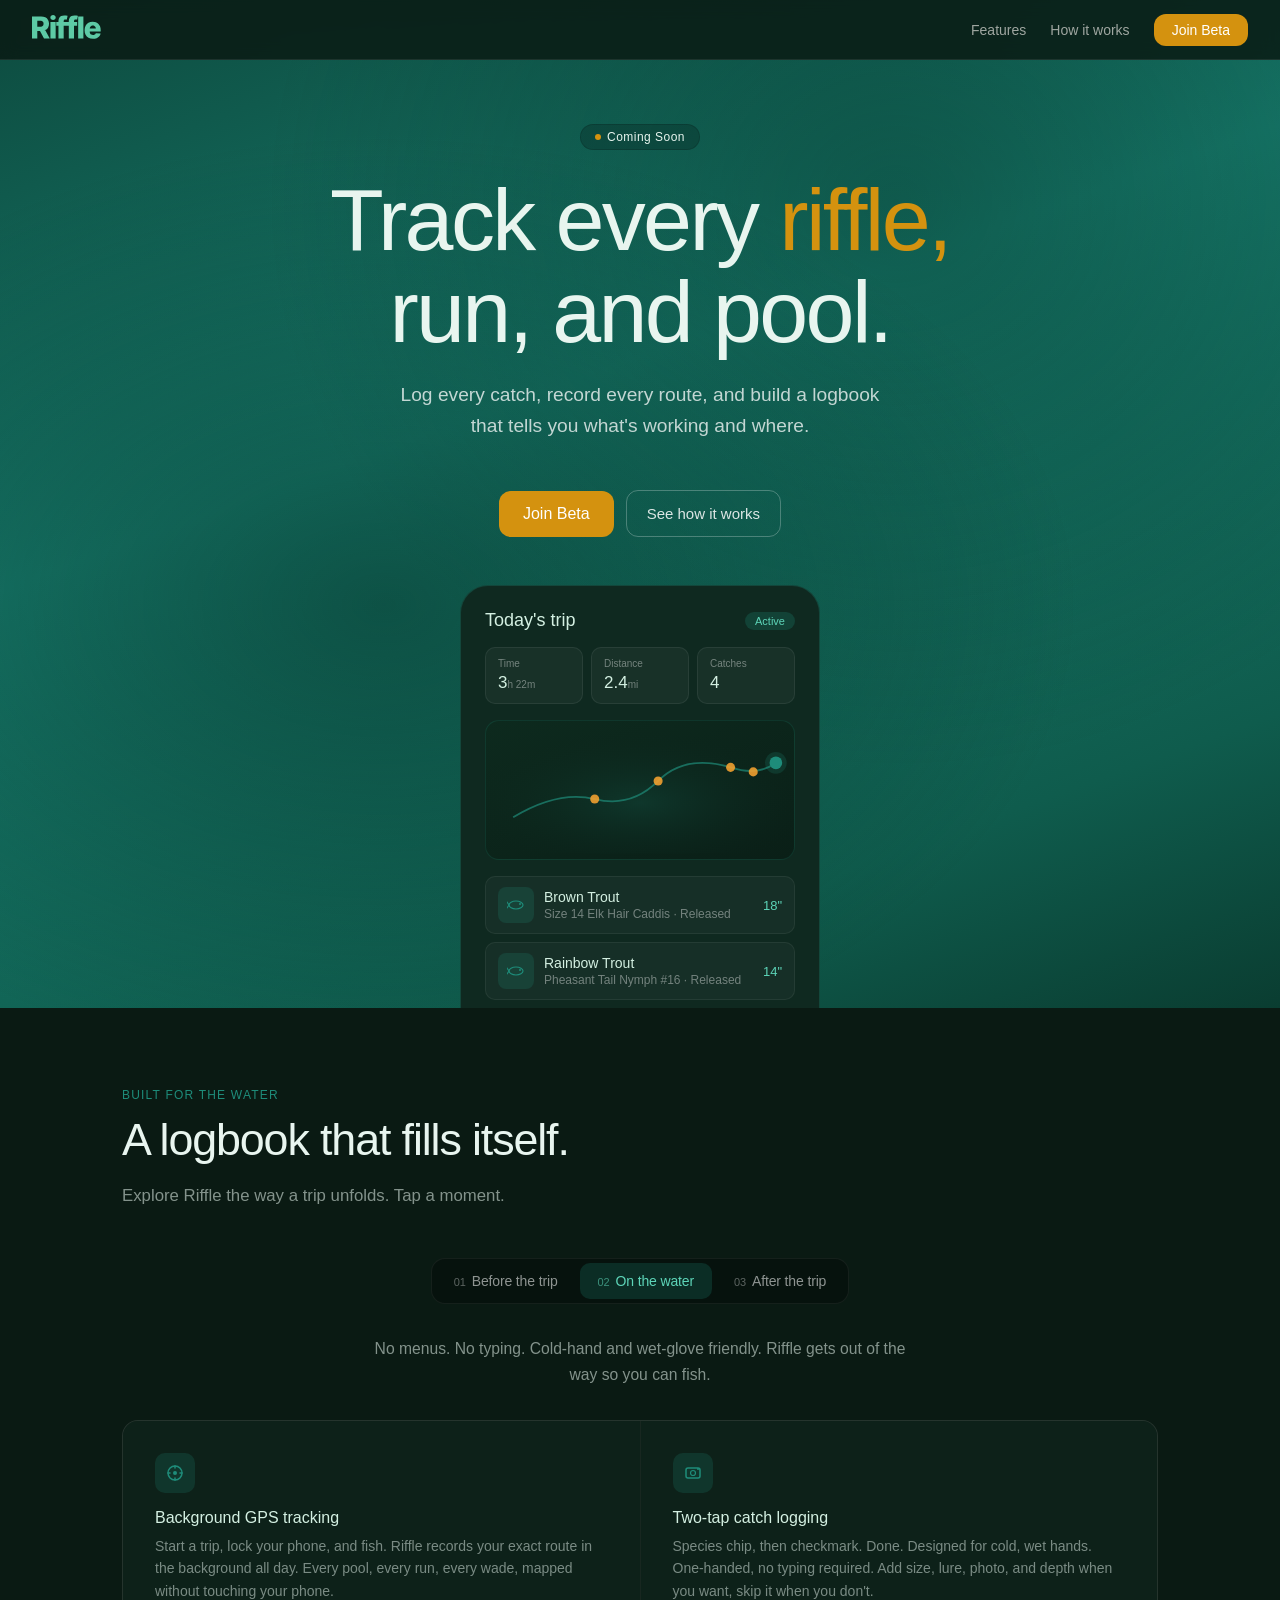
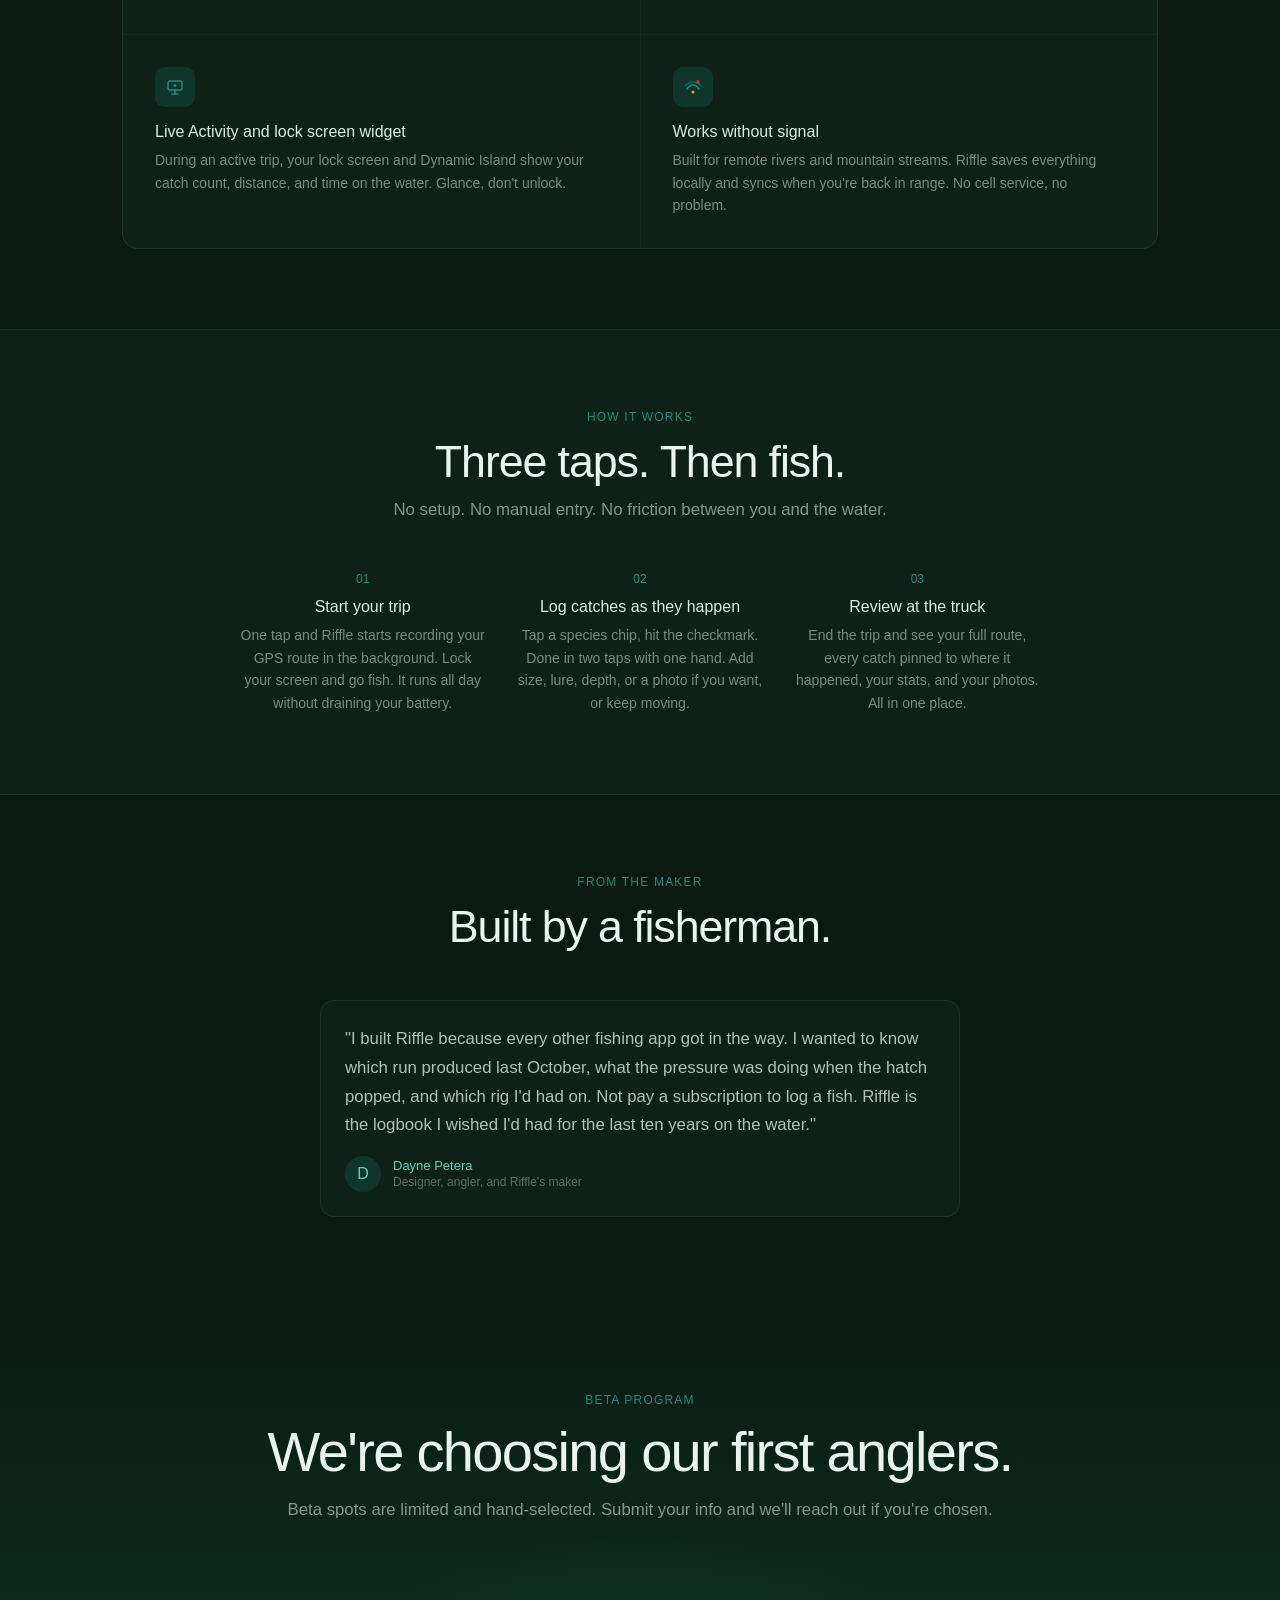
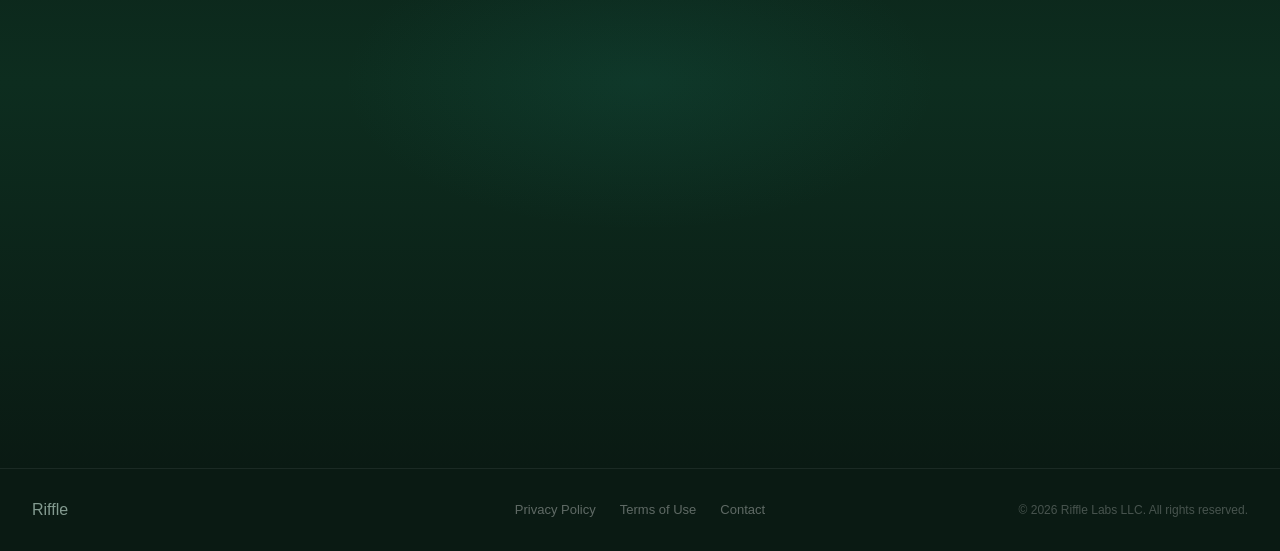
==== commit 62145ec3: "Rebuild features section as Before / On the water / After explorer Restructures the marketing site t" ====
--- a/index.html
+++ b/index.html
@@ -14,7 +14,7 @@
   </script>
 
   <title>Riffle — Track every riffle, run, and pool.</title>
-  <meta name="description" content="Riffle automatically records your fishing trips with GPS. Log catches, track routes, and review every session. Free on iOS.">
+  <meta name="description" content="The fishing logbook that fills itself. GPS routes, two-tap catches, weather context, and a living Fish-dex and Hatchdex. Free to start on iOS.">
   <meta name="robots" content="index, follow">
   <meta name="google-site-verification" content="068vlE1xxCTi5v1dvmiBB5QkVADY7tIegrRzrv4MfHk" />
   <link rel="canonical" href="https://riffle.run/">
@@ -26,13 +26,13 @@
   <meta property="og:type" content="website">
   <meta property="og:url" content="https://riffle.run/">
   <meta property="og:title" content="Riffle — Track every riffle, run, and pool.">
-  <meta property="og:description" content="Riffle automatically records your fishing trips with GPS. Log catches, track routes, and review every session. Free on iOS.">
+  <meta property="og:description" content="The fishing logbook that fills itself. GPS routes, two-tap catches, weather context, and a living Fish-dex and Hatchdex. Free to start on iOS.">
   <meta property="og:image" content="https://riffle.run/og-image.png">
 
   <!-- Twitter Card -->
   <meta name="twitter:card" content="summary_large_image">
   <meta name="twitter:title" content="Riffle — Track every riffle, run, and pool.">
-  <meta name="twitter:description" content="Riffle automatically records your fishing trips with GPS. Log catches, track routes, and review every session. Free on iOS.">
+  <meta name="twitter:description" content="The fishing logbook that fills itself. GPS routes, two-tap catches, weather context, and a living Fish-dex and Hatchdex. Free to start on iOS.">
   <meta name="twitter:image" content="https://riffle.run/og-image.png">
 
   <!-- Structured data -->
@@ -41,10 +41,10 @@
     "@context": "https://schema.org",
     "@type": "MobileApplication",
     "name": "Riffle",
-    "description": "GPS fishing trip tracker for iOS. Log catches, record routes, and review every session.",
+    "description": "Fishing logbook for iOS. GPS trip routes, two-tap catch logging, weather context per catch, Fish-dex across 203 species, and a Hatchdex insect calendar.",
     "operatingSystem": "iOS",
     "applicationCategory": "SportsApplication",
-    "offers": { "@type": "Offer", "price": "0", "priceCurrency": "USD" },
+    "offers": { "@type": "Offer", "price": "0", "priceCurrency": "USD", "description": "Free to start. Pro tier available." },
     "url": "https://riffle.run"
   }
   </script>
@@ -152,12 +152,53 @@
     .section-heading { font-size: clamp(1.8rem, 4vw, 2.8rem); font-weight: 500; letter-spacing: -0.025em; line-height: 1.15; color: var(--color-text); max-width: 620px; margin-bottom: var(--space-sm); text-wrap: balance; }
     .section-sub { font-size: 1.05rem; color: var(--color-text-muted); max-width: 600px; line-height: 1.7; }
 
+    .feature-tabs {
+      display: flex; gap: 4px; margin: var(--space-xl) auto 0;
+      padding: 4px; background: rgba(0,0,0,0.3); border-radius: 14px;
+      border: 0.5px solid rgba(255,255,255,0.06);
+      width: fit-content; max-width: 100%; overflow-x: auto; scrollbar-width: none;
+    }
+    .feature-tabs::-webkit-scrollbar { display: none; }
+    .feature-tab {
+      background: transparent; border: none; color: rgba(255,255,255,0.55);
+      font-size: 14px; font-weight: 500; padding: 10px 18px; border-radius: 10px;
+      cursor: pointer; transition: background 0.2s, color 0.2s;
+      font-family: inherit; white-space: nowrap; letter-spacing: -0.01em;
+    }
+    .feature-tab:hover { color: var(--color-text); }
+    .feature-tab.active { background: rgba(30,140,122,0.22); color: #5dd4b8; }
+    .feature-tab-num { font-size: 11px; color: rgba(255,255,255,0.35); margin-right: 6px; font-variant-numeric: tabular-nums; }
+    .feature-tab.active .feature-tab-num { color: rgba(93,212,184,0.6); }
+
+    .features-panel { display: none; margin-top: var(--space-lg); }
+    .features-panel.active { display: block; animation: panelFade 0.45s ease; }
+    @keyframes panelFade {
+      from { opacity: 0; transform: translateY(10px); }
+      to { opacity: 1; transform: translateY(0); }
+    }
+    .panel-intro {
+      text-align: center; max-width: 560px; margin: 0 auto var(--space-lg);
+      font-size: 0.98rem; color: var(--color-text-muted); line-height: 1.65;
+    }
+
     .features-grid {
-      display: grid; grid-template-columns: repeat(auto-fit, minmax(280px, 1fr));
-      gap: 1px; background: rgba(255,255,255,0.06);
-      border-radius: 16px; overflow: hidden; margin-top: var(--space-xl);
+      display: grid; gap: 1px; background: rgba(255,255,255,0.06);
+      border-radius: 16px; overflow: hidden;
       border: 0.5px solid rgba(255,255,255,0.06);
     }
+    .features-panel[data-panel="before"] .features-grid { grid-template-columns: repeat(3, 1fr); }
+    .features-panel[data-panel="during"] .features-grid { grid-template-columns: repeat(2, 1fr); }
+    .features-panel[data-panel="after"]  .features-grid { grid-template-columns: repeat(3, 1fr); }
+
+    @media (max-width: 820px) {
+      .features-panel[data-panel="before"] .features-grid,
+      .features-panel[data-panel="during"] .features-grid,
+      .features-panel[data-panel="after"]  .features-grid { grid-template-columns: repeat(2, 1fr); }
+    }
+    @media (max-width: 560px) {
+      .features-panel .features-grid { grid-template-columns: 1fr; }
+    }
+
     .feature-card { background: var(--color-bg-dark); padding: var(--space-lg); }
     .feature-icon { width: 40px; height: 40px; border-radius: 10px; background: var(--color-teal-dim); display: flex; align-items: center; justify-content: center; margin-bottom: var(--space-sm); }
     .feature-title { font-size: 16px; font-weight: 500; color: var(--color-text-soft); margin-bottom: var(--space-xs); }
@@ -282,72 +323,178 @@
 <section id="features" style="background:#0a1a13;">
   <div class="features-section">
     <div class="section-label">Built for the water</div>
-    <h2 class="section-heading">Everything you need. Nothing you don't.</h2>
-    <p class="section-sub">Riffle strips away the noise so logging a catch feels faster than not logging it.</p>
-    <div class="features-grid">
-      <div class="feature-card">
-        <div class="feature-icon">
-          <svg width="20" height="20" viewBox="0 0 20 20" fill="none">
-            <circle cx="10" cy="10" r="7" stroke="#1E8C7A" stroke-width="1.5" fill="none"/>
-            <circle cx="10" cy="10" r="2" fill="#1E8C7A"/>
-            <path d="M10 3V5 M10 15V17 M3 10H5 M15 10H17" stroke="#1E8C7A" stroke-width="1.5" stroke-linecap="round"/>
-          </svg>
-        </div>
-        <div class="feature-title">Background GPS tracking</div>
-        <div class="feature-body">Start a trip, lock your phone, and fish. Riffle records your exact route in the background all day. Every pool, every run, every wade, mapped without touching your phone.</div>
-      </div>
-      <div class="feature-card">
-        <div class="feature-icon">
-          <svg width="20" height="20" viewBox="0 0 20 20" fill="none">
-            <rect x="3" y="5" width="14" height="10" rx="2" stroke="#1E8C7A" stroke-width="1.5" fill="none"/>
-            <circle cx="10" cy="10" r="2.5" stroke="#1E8C7A" stroke-width="1.2" fill="none"/>
-            <circle cx="15" cy="6" r="1" fill="#1E8C7A"/>
-          </svg>
-        </div>
-        <div class="feature-title">Two-tap catch logging</div>
-        <div class="feature-body">Species chip, then checkmark. Done. Designed for cold, wet hands. One-handed, no typing required. Add size, lure, photo, and depth when you want, skip it when you don't.</div>
-      </div>
-      <div class="feature-card">
-        <div class="feature-icon">
-          <svg width="20" height="20" viewBox="0 0 20 20" fill="none">
-            <path d="M4 16 L8 10 L11 13 L14 8 L17 5" stroke="#1E8C7A" stroke-width="1.5" fill="none" stroke-linecap="round" stroke-linejoin="round"/>
-            <circle cx="8" cy="10" r="1.5" fill="#F0A030"/>
-            <circle cx="11" cy="13" r="1.5" fill="#F0A030"/>
-            <circle cx="14" cy="8" r="1.5" fill="#F0A030"/>
-          </svg>
-        </div>
-        <div class="feature-title">Fish-dex</div>
-        <div class="feature-body">Track 186 species across 9 groups. See what you've caught, what you haven't, and your personal best for each one. Your logbook becomes a living record of every species you've ever landed.</div>
-      </div>
-      <div class="feature-card">
-        <div class="feature-icon">
-          <svg width="20" height="20" viewBox="0 0 20 20" fill="none">
-            <path d="M10 2 L12.5 7.5 L18 8 L14 12 L15 17.5 L10 15 L5 17.5 L6 12 L2 8 L7.5 7.5 Z" stroke="#1E8C7A" stroke-width="1.3" fill="none" stroke-linejoin="round"/>
-          </svg>
-        </div>
-        <div class="feature-title">Milestones and personal bests</div>
-        <div class="feature-body">First of a species. Personal best. Biggest fish in a new state. Riffle calls them out automatically so nothing slips by uncelebrated.</div>
-      </div>
-      <div class="feature-card">
-        <div class="feature-icon">
-          <svg width="20" height="20" viewBox="0 0 20 20" fill="none">
-            <rect x="3" y="4" width="14" height="9" rx="2" stroke="#1E8C7A" stroke-width="1.5" fill="none"/>
-            <path d="M7 17H13 M10 13V17" stroke="#1E8C7A" stroke-width="1.5" stroke-linecap="round"/>
-            <circle cx="10" cy="8.5" r="1.5" fill="#1E8C7A"/>
-          </svg>
-        </div>
-        <div class="feature-title">Live lock screen widget</div>
-        <div class="feature-body">During an active trip, your lock screen shows your catch count, distance, and time on the water. Check your stats without ever opening the app.</div>
-      </div>
-      <div class="feature-card">
-        <div class="feature-icon">
-          <svg width="20" height="20" viewBox="0 0 20 20" fill="none">
-            <path d="M10 3C7.2 3 5 5.2 5 8C5 11.5 10 17 10 17C10 17 15 11.5 15 8C15 5.2 12.8 3 10 3Z" stroke="#1E8C7A" stroke-width="1.5" fill="none"/>
-            <circle cx="10" cy="8" r="2" fill="#1E8C7A"/>
-          </svg>
-        </div>
-        <div class="feature-title">Works without signal</div>
-        <div class="feature-body">Built for remote rivers and mountain streams. Riffle saves everything locally and syncs when you're back in range. No cell service, no problem.</div>
+    <h2 class="section-heading">A logbook that fills itself.</h2>
+    <p class="section-sub">Explore Riffle the way a trip unfolds. Tap a moment.</p>
+
+    <div class="feature-tabs" role="tablist">
+      <button class="feature-tab" data-tab="before" role="tab" aria-selected="false"><span class="feature-tab-num">01</span>Before the trip</button>
+      <button class="feature-tab active" data-tab="during" role="tab" aria-selected="true"><span class="feature-tab-num">02</span>On the water</button>
+      <button class="feature-tab" data-tab="after" role="tab" aria-selected="false"><span class="feature-tab-num">03</span>After the trip</button>
+    </div>
+
+    <div class="features-panel" data-panel="before" role="tabpanel">
+      <p class="panel-intro">Plan the trip. Match the hatch. Pick the rig. Walk to the water already ahead.</p>
+      <div class="features-grid">
+        <div class="feature-card">
+          <div class="feature-icon">
+            <svg width="20" height="20" viewBox="0 0 20 20" fill="none">
+              <ellipse cx="10" cy="11" rx="4" ry="3" stroke="#1E8C7A" stroke-width="1.4" fill="none"/>
+              <path d="M6 8 L4 5 M14 8 L16 5 M8 14 L7 17 M12 14 L13 17" stroke="#1E8C7A" stroke-width="1.4" stroke-linecap="round"/>
+              <circle cx="9" cy="10.5" r="0.8" fill="#1E8C7A"/>
+              <circle cx="11" cy="10.5" r="0.8" fill="#1E8C7A"/>
+            </svg>
+          </div>
+          <div class="feature-title">Hatchdex and hatch calendar</div>
+          <div class="feature-body">See what's emerging right now where you fish. Mayflies, caddis, stones, midges, and more — six insect orders with seasonal windows that update as you log them.</div>
+        </div>
+        <div class="feature-card">
+          <div class="feature-icon">
+            <svg width="20" height="20" viewBox="0 0 20 20" fill="none">
+              <path d="M10 2 C7 2 5 4 5 7 C5 11 10 17 10 17 C10 17 15 11 15 7 C15 4 13 2 10 2 Z" stroke="#1E8C7A" stroke-width="1.4" fill="none"/>
+              <circle cx="10" cy="7" r="1.8" fill="#F0A030"/>
+              <path d="M2 18 L18 18" stroke="#1E8C7A" stroke-width="1" stroke-dasharray="2 2" opacity="0.5"/>
+            </svg>
+          </div>
+          <div class="feature-title">Plan trips and save spots</div>
+          <div class="feature-body">Pin productive water as you find it. Plan trips ahead, drop spots on the map, and return to them with the route already plotted.</div>
+        </div>
+        <div class="feature-card">
+          <div class="feature-icon">
+            <svg width="20" height="20" viewBox="0 0 20 20" fill="none">
+              <path d="M4 5 L16 5" stroke="#1E8C7A" stroke-width="1.4" stroke-linecap="round"/>
+              <path d="M5 5 L5 8 C5 10 7 11 10 11 C13 11 15 10 15 8 L15 5" stroke="#1E8C7A" stroke-width="1.4" fill="none"/>
+              <path d="M10 11 L10 16" stroke="#1E8C7A" stroke-width="1.4" stroke-linecap="round"/>
+              <circle cx="10" cy="17" r="1.2" fill="#F0A030"/>
+            </svg>
+          </div>
+          <div class="feature-title">Rigs and gear locker</div>
+          <div class="feature-body">Save your go-to rigs by activity — fly, spin, surf — and set an active rig per water type. Your tackle box and gear locker travel with you.</div>
+        </div>
+      </div>
+    </div>
+
+    <div class="features-panel active" data-panel="during" role="tabpanel">
+      <p class="panel-intro">No menus. No typing. Cold-hand and wet-glove friendly. Riffle gets out of the way so you can fish.</p>
+      <div class="features-grid">
+        <div class="feature-card">
+          <div class="feature-icon">
+            <svg width="20" height="20" viewBox="0 0 20 20" fill="none">
+              <circle cx="10" cy="10" r="7" stroke="#1E8C7A" stroke-width="1.5" fill="none"/>
+              <circle cx="10" cy="10" r="2" fill="#1E8C7A"/>
+              <path d="M10 3V5 M10 15V17 M3 10H5 M15 10H17" stroke="#1E8C7A" stroke-width="1.5" stroke-linecap="round"/>
+            </svg>
+          </div>
+          <div class="feature-title">Background GPS tracking</div>
+          <div class="feature-body">Start a trip, lock your phone, and fish. Riffle records your exact route in the background all day. Every pool, every run, every wade, mapped without touching your phone.</div>
+        </div>
+        <div class="feature-card">
+          <div class="feature-icon">
+            <svg width="20" height="20" viewBox="0 0 20 20" fill="none">
+              <rect x="3" y="5" width="14" height="10" rx="2" stroke="#1E8C7A" stroke-width="1.5" fill="none"/>
+              <circle cx="10" cy="10" r="2.5" stroke="#1E8C7A" stroke-width="1.2" fill="none"/>
+              <circle cx="15" cy="6" r="1" fill="#1E8C7A"/>
+            </svg>
+          </div>
+          <div class="feature-title">Two-tap catch logging</div>
+          <div class="feature-body">Species chip, then checkmark. Done. Designed for cold, wet hands. One-handed, no typing required. Add size, lure, photo, and depth when you want, skip it when you don't.</div>
+        </div>
+        <div class="feature-card">
+          <div class="feature-icon">
+            <svg width="20" height="20" viewBox="0 0 20 20" fill="none">
+              <rect x="3" y="4" width="14" height="9" rx="2" stroke="#1E8C7A" stroke-width="1.5" fill="none"/>
+              <path d="M7 17H13 M10 13V17" stroke="#1E8C7A" stroke-width="1.5" stroke-linecap="round"/>
+              <circle cx="10" cy="8.5" r="1.5" fill="#1E8C7A"/>
+            </svg>
+          </div>
+          <div class="feature-title">Live Activity and lock screen widget</div>
+          <div class="feature-body">During an active trip, your lock screen and Dynamic Island show your catch count, distance, and time on the water. Glance, don't unlock.</div>
+        </div>
+        <div class="feature-card">
+          <div class="feature-icon">
+            <svg width="20" height="20" viewBox="0 0 20 20" fill="none">
+              <path d="M4 12 C6 9 8 8 10 8 C12 8 14 9 16 12" stroke="#1E8C7A" stroke-width="1.5" stroke-linecap="round" fill="none"/>
+              <path d="M2 9 C5 6 7 5 10 5 C13 5 15 6 18 9" stroke="#1E8C7A" stroke-width="1.5" stroke-linecap="round" fill="none" opacity="0.5"/>
+              <circle cx="10" cy="15" r="1.5" fill="#F0A030"/>
+              <path d="M14 4 L16 6 M14 6 L16 4" stroke="#dc3535" stroke-width="1.4" stroke-linecap="round"/>
+            </svg>
+          </div>
+          <div class="feature-title">Works without signal</div>
+          <div class="feature-body">Built for remote rivers and mountain streams. Riffle saves everything locally and syncs when you're back in range. No cell service, no problem.</div>
+        </div>
+      </div>
+    </div>
+
+    <div class="features-panel" data-panel="after" role="tabpanel">
+      <p class="panel-intro">End the trip and the story writes itself. Route, catches, weather, milestones — all stitched together.</p>
+      <div class="features-grid">
+        <div class="feature-card">
+          <div class="feature-icon">
+            <svg width="20" height="20" viewBox="0 0 20 20" fill="none">
+              <path d="M3 15 Q6 12 9 13 Q12 14 14 10 Q15 7 17 6" stroke="#1E8C7A" stroke-width="1.5" fill="none" stroke-linecap="round"/>
+              <circle cx="9" cy="13" r="1.6" fill="#F0A030"/>
+              <circle cx="14" cy="10" r="1.6" fill="#F0A030"/>
+              <circle cx="17" cy="6" r="1.6" fill="#F0A030"/>
+            </svg>
+          </div>
+          <div class="feature-title">Trip review with catches pinned</div>
+          <div class="feature-body">See your full route with every catch dropped where it happened. Photos, lures, and notes alongside the map. Re-walk the trip without leaving the truck.</div>
+        </div>
+        <div class="feature-card">
+          <div class="feature-icon">
+            <svg width="20" height="20" viewBox="0 0 20 20" fill="none">
+              <path d="M3 13 L7 9 L10 11 L13 6 L17 8" stroke="#1E8C7A" stroke-width="1.5" fill="none" stroke-linecap="round" stroke-linejoin="round"/>
+              <path d="M3 17 L17 17" stroke="#1E8C7A" stroke-width="1" opacity="0.4"/>
+              <circle cx="7" cy="9" r="1.4" fill="#F0A030"/>
+              <circle cx="13" cy="6" r="1.4" fill="#F0A030"/>
+            </svg>
+          </div>
+          <div class="feature-title">Weather at every catch</div>
+          <div class="feature-body">Pressure, temperature, wind, cloud cover, and humidity charted across the whole trip with each catch marked. Finally see what was actually working.</div>
+        </div>
+        <div class="feature-card">
+          <div class="feature-icon">
+            <svg width="20" height="20" viewBox="0 0 20 20" fill="none">
+              <path d="M4 16 L8 10 L11 13 L14 8 L17 5" stroke="#1E8C7A" stroke-width="1.5" fill="none" stroke-linecap="round" stroke-linejoin="round"/>
+              <circle cx="8" cy="10" r="1.5" fill="#F0A030"/>
+              <circle cx="11" cy="13" r="1.5" fill="#F0A030"/>
+              <circle cx="14" cy="8" r="1.5" fill="#F0A030"/>
+            </svg>
+          </div>
+          <div class="feature-title">Fish-dex — 203 species, 9 groups</div>
+          <div class="feature-body">See what you've caught, what you haven't, and your personal best for each one. Your logbook becomes a living record of every species you've ever landed.</div>
+        </div>
+        <div class="feature-card">
+          <div class="feature-icon">
+            <svg width="20" height="20" viewBox="0 0 20 20" fill="none">
+              <path d="M10 2 L12.5 7.5 L18 8 L14 12 L15 17.5 L10 15 L5 17.5 L6 12 L2 8 L7.5 7.5 Z" stroke="#1E8C7A" stroke-width="1.3" fill="none" stroke-linejoin="round"/>
+            </svg>
+          </div>
+          <div class="feature-title">Milestones, PBs, and stats</div>
+          <div class="feature-body">First of a species. Personal best. Biggest fish in a new state. Riffle calls them out automatically. Lifetime, monthly, and day-by-day stats fall out for free.</div>
+        </div>
+        <div class="feature-card">
+          <div class="feature-icon">
+            <svg width="20" height="20" viewBox="0 0 20 20" fill="none">
+              <circle cx="9" cy="9" r="5" stroke="#1E8C7A" stroke-width="1.5" fill="none"/>
+              <path d="M13 13 L17 17" stroke="#1E8C7A" stroke-width="1.5" stroke-linecap="round"/>
+              <path d="M7 9 L11 9 M9 7 L9 11" stroke="#1E8C7A" stroke-width="1.2" stroke-linecap="round"/>
+            </svg>
+          </div>
+          <div class="feature-title">Logbook search</div>
+          <div class="feature-body">One search across catches, trips, planned trips, species, and insects. Find that brown trout from October without scrolling.</div>
+        </div>
+        <div class="feature-card">
+          <div class="feature-icon">
+            <svg width="20" height="20" viewBox="0 0 20 20" fill="none">
+              <rect x="3" y="5" width="14" height="11" rx="2" stroke="#1E8C7A" stroke-width="1.5" fill="none"/>
+              <circle cx="10" cy="11" r="3" stroke="#1E8C7A" stroke-width="1.4" fill="none"/>
+              <path d="M7 5 L8 3 L12 3 L13 5" stroke="#1E8C7A" stroke-width="1.4" fill="none" stroke-linejoin="round"/>
+              <path d="M14 8 L16 8" stroke="#F0A030" stroke-width="1.4" stroke-linecap="round"/>
+            </svg>
+          </div>
+          <div class="feature-title">Photo scan and import</div>
+          <div class="feature-body">Backfill trips you never logged. Scan your camera roll and Riffle pulls the dates, GPS, and photos to reconstruct old days on the water.</div>
+        </div>
       </div>
     </div>
   </div>
@@ -377,26 +524,18 @@
 </section>
 
 <section class="testimonials">
-  <div class="section-label">From anglers</div>
-  <h2 class="section-heading" style="margin: 0 auto 0.5rem;">Built by a fisherman.</h2>
-  <div class="quote-grid">
+  <div class="section-label">From the maker</div>
+  <h2 class="section-heading" style="margin: 0 auto 0.75rem;">Built by a fisherman.</h2>
+  <div class="quote-grid" style="grid-template-columns: 1fr; max-width: 640px; margin-left: auto; margin-right: auto;">
     <div class="quote-card">
-      <div class="stars">★★★★★</div>
-      <div class="quote-text">"Finally remembered which pool I hit those browns on last October. The GPS route made it obvious."</div>
-      <div class="quote-author">@highcountry_wade</div>
-      <div class="quote-role">Fly fisherman, Colorado</div>
-    </div>
-    <div class="quote-card">
-      <div class="stars">★★★★★</div>
-      <div class="quote-text">"I've tried a few fishing apps. Riffle is the only one I actually open streamside."</div>
-      <div class="quote-author">@greendrake_guy</div>
-      <div class="quote-role">Montana guide, 14 years</div>
-    </div>
-    <div class="quote-card">
-      <div class="stars">★★★★★</div>
-      <div class="quote-text">"The offline mode is huge. I fish remote stretches where I haven't had signal in years."</div>
-      <div class="quote-author">@brookiehunter</div>
-      <div class="quote-role">Vermont backcountry angler</div>
+      <div class="quote-text" style="font-size: 1.05rem; line-height: 1.7;">"I built Riffle because every other fishing app got in the way. I wanted to know which run produced last October, what the pressure was doing when the hatch popped, and which rig I'd had on. Not pay a subscription to log a fish. Riffle is the logbook I wished I'd had for the last ten years on the water."</div>
+      <div style="display:flex; align-items:center; gap:12px; margin-top: var(--space-sm);">
+        <div style="width:36px; height:36px; border-radius:50%; background: var(--color-teal-dim); display:flex; align-items:center; justify-content:center; color:#5dd4b8; font-weight:500;">D</div>
+        <div>
+          <div class="quote-author">Dayne Petera</div>
+          <div class="quote-role">Designer, angler, and Riffle's maker</div>
+        </div>
+      </div>
     </div>
   </div>
 </section>
@@ -489,9 +628,24 @@
     });
   });
 
-  // Scroll reveals for feature cards + how-it-works steps
+  // Feature tabs — swap panels
+  document.querySelectorAll('.feature-tab').forEach(tab => {
+    tab.addEventListener('click', () => {
+      const target = tab.dataset.tab;
+      document.querySelectorAll('.feature-tab').forEach(t => {
+        const on = t.dataset.tab === target;
+        t.classList.toggle('active', on);
+        t.setAttribute('aria-selected', on ? 'true' : 'false');
+      });
+      document.querySelectorAll('.features-panel').forEach(p => {
+        p.classList.toggle('active', p.dataset.panel === target);
+      });
+    });
+  });
+
+  // Scroll reveals for how-it-works steps + quote cards
+  // (feature-cards live inside tabs and are revealed by the panel fade animation)
   const revealEls = [
-    ...document.querySelectorAll('.feature-card'),
     ...document.querySelectorAll('.steps > div'),
     ...document.querySelectorAll('.quote-card')
   ];
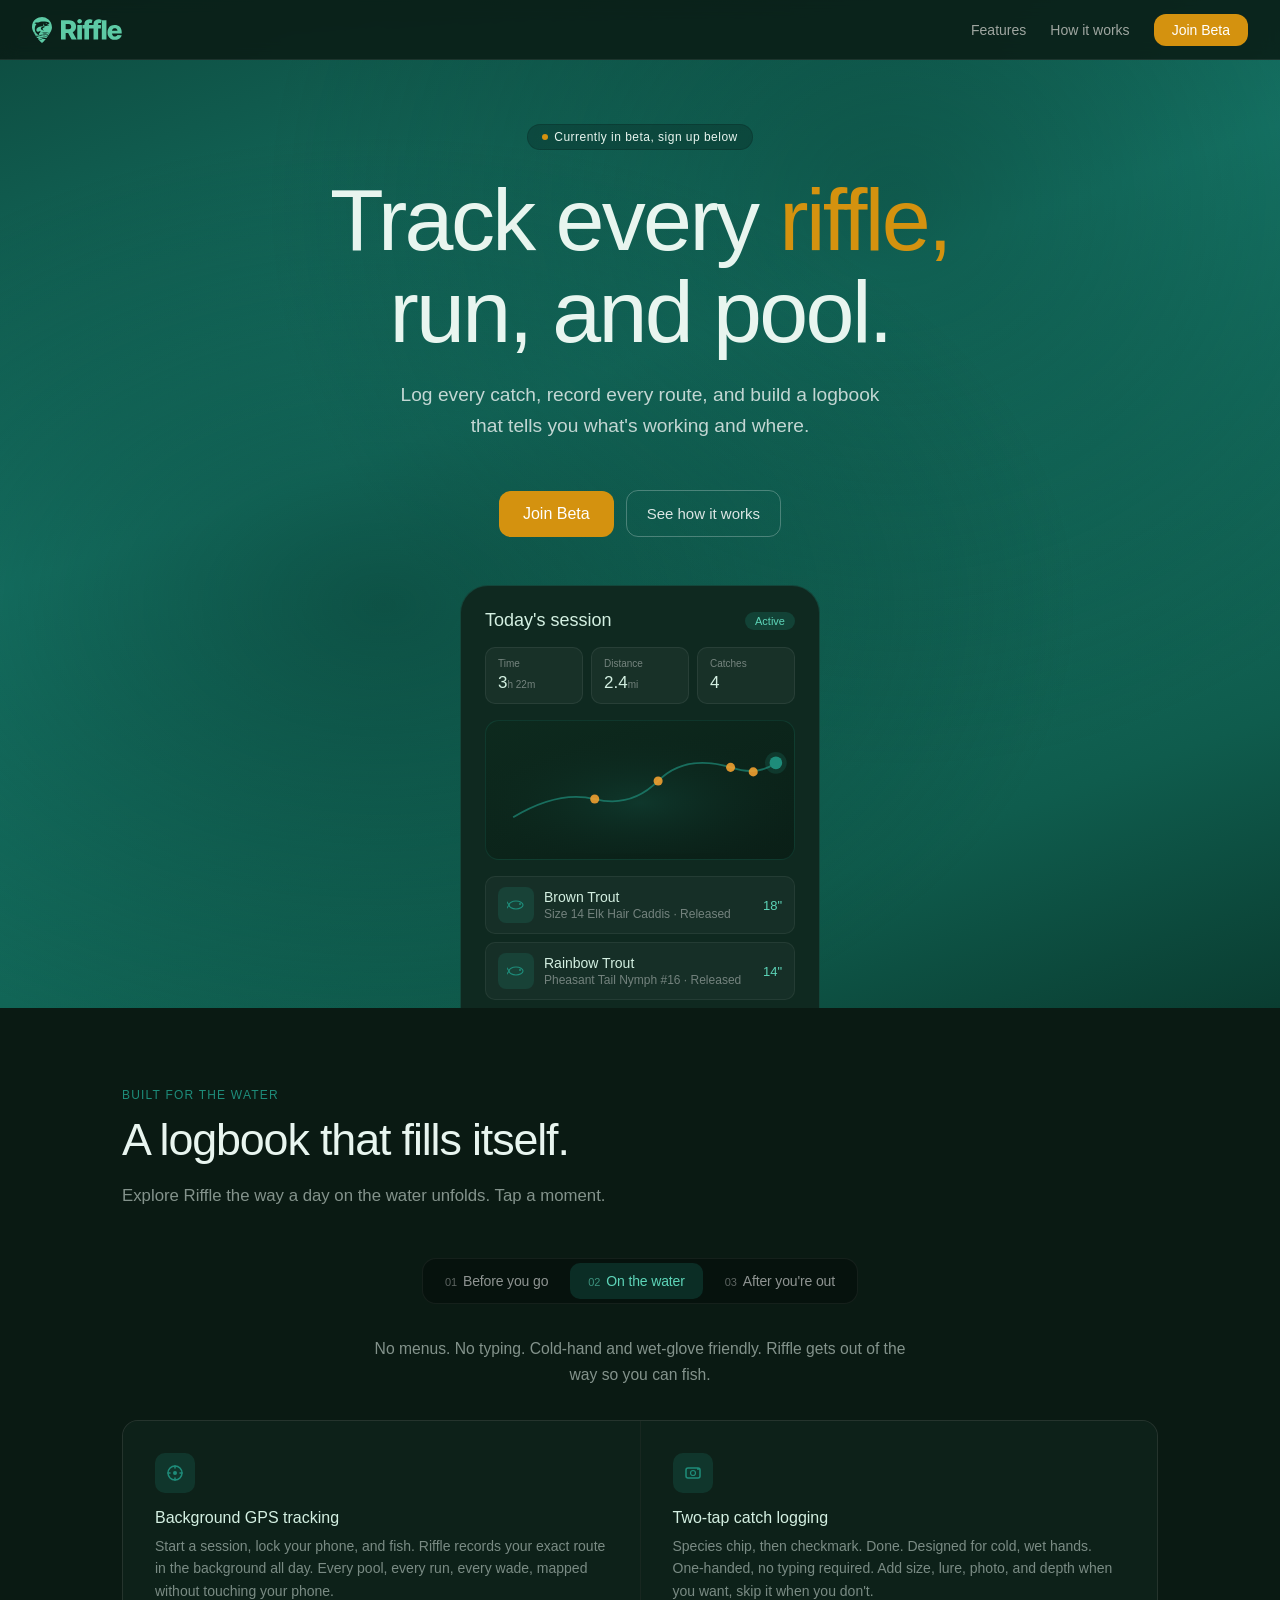
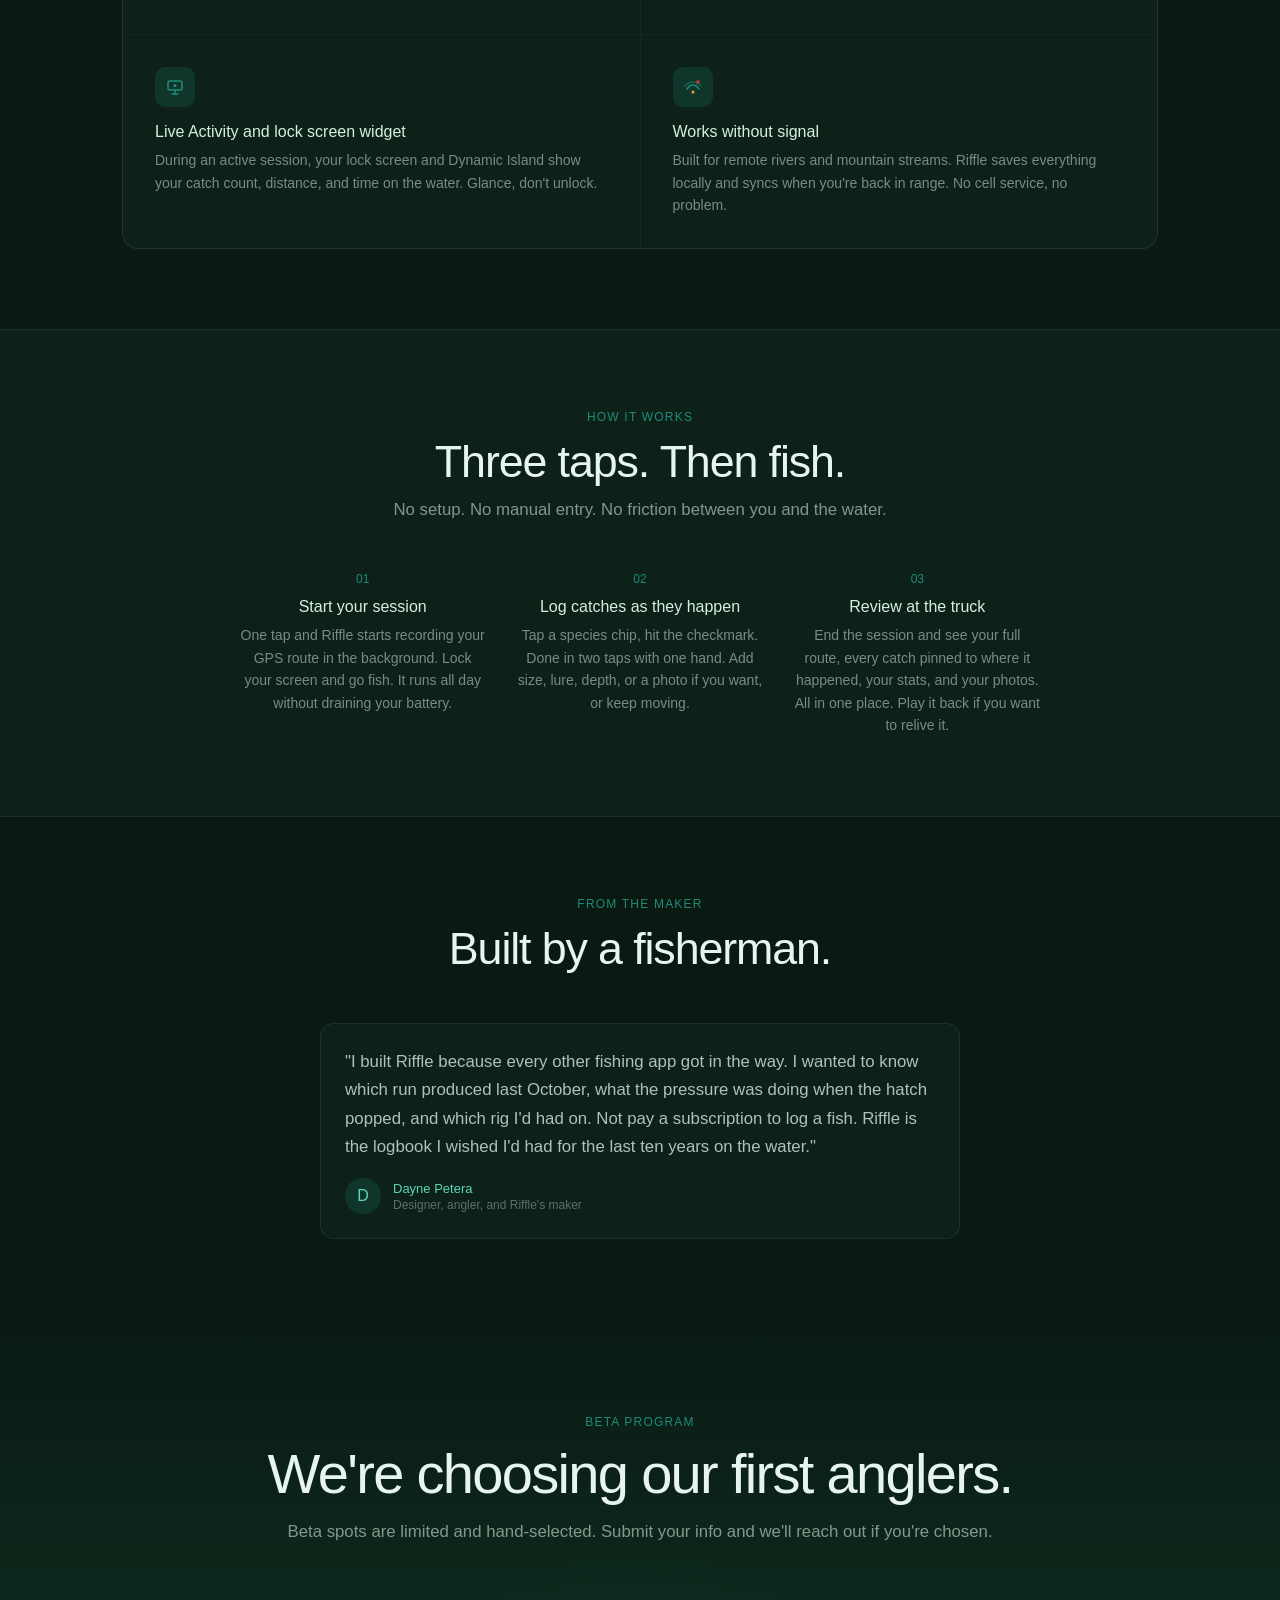
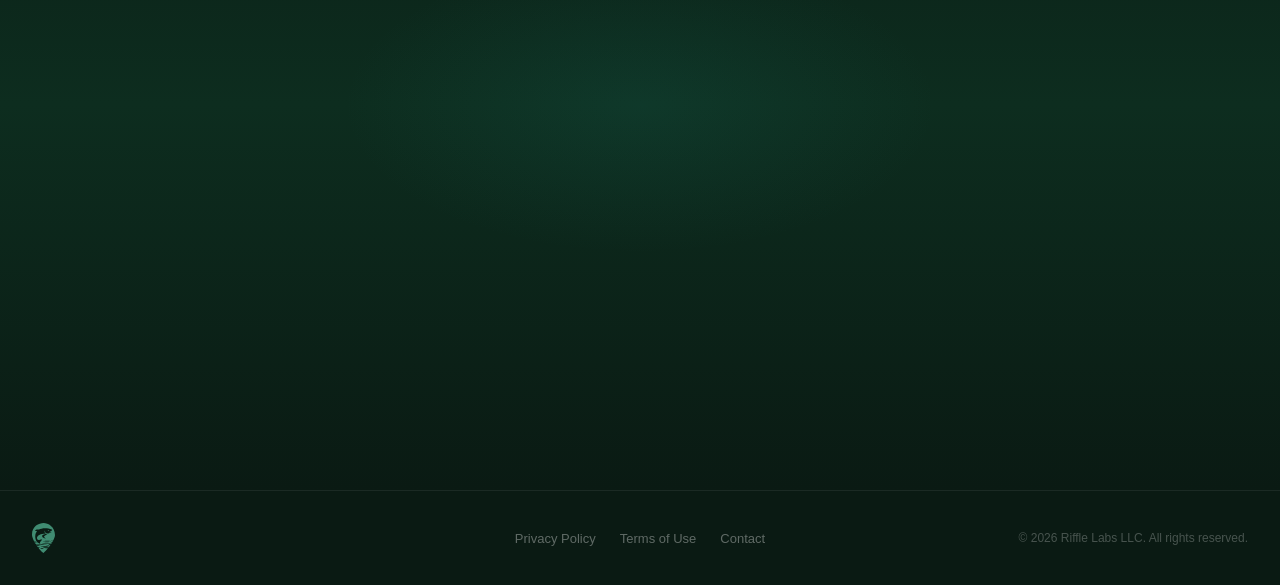
==== commit 84afe021: "Logomark in nav and footer, copy caught up to the app Adds the real logomark (from the app's asset c" ====
--- a/index.html
+++ b/index.html
@@ -13,26 +13,27 @@
     gtag('config', 'G-71ZW9WDT0X');
   </script>
 
-  <title>Riffle — Track every riffle, run, and pool.</title>
-  <meta name="description" content="The fishing logbook that fills itself. GPS routes, two-tap catches, weather context, and a living Fish-dex and Hatchdex. Free to start on iOS.">
+  <title>Riffle. Track every riffle, run, and pool.</title>
+  <meta name="description" content="The fishing logbook that fills itself. GPS routes, two-tap catches, weather context, and a living Fishdex and Hatchdex. Now in beta on iOS.">
   <meta name="robots" content="index, follow">
   <meta name="google-site-verification" content="068vlE1xxCTi5v1dvmiBB5QkVADY7tIegrRzrv4MfHk" />
   <link rel="canonical" href="https://riffle.run/">
 
   <!-- Favicon -->
   <link rel="icon" type="image/x-icon" href="/favicon.ico">
+  <link rel="apple-touch-icon" href="/apple-touch-icon.png">
 
   <!-- Open Graph -->
   <meta property="og:type" content="website">
   <meta property="og:url" content="https://riffle.run/">
-  <meta property="og:title" content="Riffle — Track every riffle, run, and pool.">
-  <meta property="og:description" content="The fishing logbook that fills itself. GPS routes, two-tap catches, weather context, and a living Fish-dex and Hatchdex. Free to start on iOS.">
+  <meta property="og:title" content="Riffle. Track every riffle, run, and pool.">
+  <meta property="og:description" content="The fishing logbook that fills itself. GPS routes, two-tap catches, weather context, and a living Fishdex and Hatchdex. Now in beta on iOS.">
   <meta property="og:image" content="https://riffle.run/og-image.png">
 
   <!-- Twitter Card -->
   <meta name="twitter:card" content="summary_large_image">
-  <meta name="twitter:title" content="Riffle — Track every riffle, run, and pool.">
-  <meta name="twitter:description" content="The fishing logbook that fills itself. GPS routes, two-tap catches, weather context, and a living Fish-dex and Hatchdex. Free to start on iOS.">
+  <meta name="twitter:title" content="Riffle. Track every riffle, run, and pool.">
+  <meta name="twitter:description" content="The fishing logbook that fills itself. GPS routes, two-tap catches, weather context, and a living Fishdex and Hatchdex. Now in beta on iOS.">
   <meta name="twitter:image" content="https://riffle.run/og-image.png">
 
   <!-- Structured data -->
@@ -41,7 +42,7 @@
     "@context": "https://schema.org",
     "@type": "MobileApplication",
     "name": "Riffle",
-    "description": "Fishing logbook for iOS. GPS trip routes, two-tap catch logging, weather context per catch, Fish-dex across 203 species, and a Hatchdex insect calendar.",
+    "description": "Fishing logbook for iOS. GPS session routes, two-tap catch logging, weather context per catch, session replay, a Fishdex across 203 species, and a Hatchdex insect calendar.",
     "operatingSystem": "iOS",
     "applicationCategory": "SportsApplication",
     "offers": { "@type": "Offer", "price": "0", "priceCurrency": "USD", "description": "Free to start. Pro tier available." },
@@ -70,7 +71,9 @@
       background: rgba(0,0,0,0.2); border: 0.5px solid rgba(0,0,0,0.15);
       color: var(--color-text); font-size: 12px; padding: 5px 14px; border-radius: 20px;
       margin-bottom: var(--space-md); letter-spacing: 0.04em;
-    }
+      text-decoration: none; transition: background 0.2s, border-color 0.2s;
+    }
+    .hero-badge:hover { background: rgba(0,0,0,0.32); border-color: rgba(255,255,255,0.2); }
     .hero-badge-dot { width: 6px; height: 6px; border-radius: 50%; background: var(--color-amber); }
 
     .hero h1 {
@@ -186,7 +189,7 @@
       border-radius: 16px; overflow: hidden;
       border: 0.5px solid rgba(255,255,255,0.06);
     }
-    .features-panel[data-panel="before"] .features-grid { grid-template-columns: repeat(3, 1fr); }
+    .features-panel[data-panel="before"] .features-grid { grid-template-columns: repeat(2, 1fr); }
     .features-panel[data-panel="during"] .features-grid { grid-template-columns: repeat(2, 1fr); }
     .features-panel[data-panel="after"]  .features-grid { grid-template-columns: repeat(3, 1fr); }
 
@@ -228,7 +231,7 @@
 <body>
 
 <nav>
-  <a href="index.html" class="nav-logo"><img src="Riffle.svg" alt="Riffle" height="24"></a>
+  <a href="index.html" class="nav-logo" aria-label="Riffle home"><img src="logomark.svg" alt="" class="logomark"><img src="Riffle.svg" alt="Riffle" class="wordmark"></a>
   <div class="nav-links">
     <div class="nav-section-links">
       <a href="#features">Features</a>
@@ -239,10 +242,10 @@
 </nav>
 
 <section class="hero">
-  <div class="hero-badge hero-anim">
+  <a href="#beta" class="hero-badge hero-anim">
     <div class="hero-badge-dot"></div>
-    Coming Soon
-  </div>
+    Currently in beta, sign up below
+  </a>
   <h1 class="hero-anim">Track every <em>riffle,</em><br>run, and pool.</h1>
   <p class="hero-sub hero-anim">Log every catch, record every route, and build a logbook that tells you what's working and where.</p>
   <div class="hero-actions hero-anim">
@@ -254,7 +257,7 @@
 
   <div class="app-mockup mockup-block-anim">
     <div class="mockup-header mockup-seq">
-      <div class="mockup-title">Today's trip</div>
+      <div class="mockup-title">Today's session</div>
       <div class="mockup-badge">Active</div>
     </div>
     <div class="trip-stat-row mockup-seq">
@@ -324,16 +327,16 @@
   <div class="features-section">
     <div class="section-label">Built for the water</div>
     <h2 class="section-heading">A logbook that fills itself.</h2>
-    <p class="section-sub">Explore Riffle the way a trip unfolds. Tap a moment.</p>
+    <p class="section-sub">Explore Riffle the way a day on the water unfolds. Tap a moment.</p>
 
     <div class="feature-tabs" role="tablist">
-      <button class="feature-tab" data-tab="before" role="tab" aria-selected="false"><span class="feature-tab-num">01</span>Before the trip</button>
+      <button class="feature-tab" data-tab="before" role="tab" aria-selected="false"><span class="feature-tab-num">01</span>Before you go</button>
       <button class="feature-tab active" data-tab="during" role="tab" aria-selected="true"><span class="feature-tab-num">02</span>On the water</button>
-      <button class="feature-tab" data-tab="after" role="tab" aria-selected="false"><span class="feature-tab-num">03</span>After the trip</button>
+      <button class="feature-tab" data-tab="after" role="tab" aria-selected="false"><span class="feature-tab-num">03</span>After you're out</button>
     </div>
 
     <div class="features-panel" data-panel="before" role="tabpanel">
-      <p class="panel-intro">Plan the trip. Match the hatch. Pick the rig. Walk to the water already ahead.</p>
+      <p class="panel-intro">Plan the trip. Read the conditions. Match the hatch. Pick the rig. Walk to the water already ahead.</p>
       <div class="features-grid">
         <div class="feature-card">
           <div class="feature-icon">
@@ -345,7 +348,7 @@
             </svg>
           </div>
           <div class="feature-title">Hatchdex and hatch calendar</div>
-          <div class="feature-body">See what's emerging right now where you fish. Mayflies, caddis, stones, midges, and more — six insect orders with seasonal windows that update as you log them.</div>
+          <div class="feature-body">See what's emerging right now where you fish. Mayflies, caddis, stones, midges, and more. Six insect orders with seasonal windows, and every hatch tells you which fish key on it.</div>
         </div>
         <div class="feature-card">
           <div class="feature-icon">
@@ -356,7 +359,17 @@
             </svg>
           </div>
           <div class="feature-title">Plan trips and save spots</div>
-          <div class="feature-body">Pin productive water as you find it. Plan trips ahead, drop spots on the map, and return to them with the route already plotted.</div>
+          <div class="feature-body">Pin productive water as you find it. Plan a trip ahead, single day or a whole week, and it turns itself into a live trip when the date arrives. Your sessions attach as you fish them.</div>
+        </div>
+        <div class="feature-card">
+          <div class="feature-icon">
+            <svg width="20" height="20" viewBox="0 0 20 20" fill="none">
+              <path d="M6 13 C4 13 2.5 11.6 2.5 9.8 C2.5 8.2 3.7 6.9 5.3 6.7 C5.7 4.6 7.6 3 9.8 3 C12.1 3 14 4.7 14.3 6.9 C15.9 7 17.2 8.3 17.2 9.9 C17.2 11.6 15.8 13 14 13 Z" stroke="#1E8C7A" stroke-width="1.4" fill="none" stroke-linejoin="round"/>
+              <path d="M7 16 L7 17.5 M10 15.5 L10 17.5 M13 16 L13 17.5" stroke="#F0A030" stroke-width="1.4" stroke-linecap="round"/>
+            </svg>
+          </div>
+          <div class="feature-title">Conditions read before you go</div>
+          <div class="feature-body">A multi-day forecast strip for every planned trip, plus a plain-language read on what the skies, wind, temperature trend, and moon are likely to do to the fishing. Hedged where the science is thin, confident where it isn't.</div>
         </div>
         <div class="feature-card">
           <div class="feature-icon">
@@ -368,7 +381,7 @@
             </svg>
           </div>
           <div class="feature-title">Rigs and gear locker</div>
-          <div class="feature-body">Save your go-to rigs by activity — fly, spin, surf — and set an active rig per water type. Your tackle box and gear locker travel with you.</div>
+          <div class="feature-body">Save your go-to rigs for fly, spin, and surf, and set an active rig per water type. Your gear locker travels with you.</div>
         </div>
       </div>
     </div>
@@ -385,7 +398,7 @@
             </svg>
           </div>
           <div class="feature-title">Background GPS tracking</div>
-          <div class="feature-body">Start a trip, lock your phone, and fish. Riffle records your exact route in the background all day. Every pool, every run, every wade, mapped without touching your phone.</div>
+          <div class="feature-body">Start a session, lock your phone, and fish. Riffle records your exact route in the background all day. Every pool, every run, every wade, mapped without touching your phone.</div>
         </div>
         <div class="feature-card">
           <div class="feature-icon">
@@ -407,7 +420,7 @@
             </svg>
           </div>
           <div class="feature-title">Live Activity and lock screen widget</div>
-          <div class="feature-body">During an active trip, your lock screen and Dynamic Island show your catch count, distance, and time on the water. Glance, don't unlock.</div>
+          <div class="feature-body">During an active session, your lock screen and Dynamic Island show your catch count, distance, and time on the water. Glance, don't unlock.</div>
         </div>
         <div class="feature-card">
           <div class="feature-icon">
@@ -425,7 +438,7 @@
     </div>
 
     <div class="features-panel" data-panel="after" role="tabpanel">
-      <p class="panel-intro">End the trip and the story writes itself. Route, catches, weather, milestones — all stitched together.</p>
+      <p class="panel-intro">End the session and the story writes itself. Route, catches, weather, and milestones, all stitched together.</p>
       <div class="features-grid">
         <div class="feature-card">
           <div class="feature-icon">
@@ -436,8 +449,21 @@
               <circle cx="17" cy="6" r="1.6" fill="#F0A030"/>
             </svg>
           </div>
-          <div class="feature-title">Trip review with catches pinned</div>
-          <div class="feature-body">See your full route with every catch dropped where it happened. Photos, lures, and notes alongside the map. Re-walk the trip without leaving the truck.</div>
+          <div class="feature-title">Session review with catches pinned</div>
+          <div class="feature-body">See your full route with every catch dropped where it happened. Photos, lures, and notes alongside the map. Re-walk the day without leaving the truck.</div>
+        </div>
+        <div class="feature-card">
+          <div class="feature-icon">
+            <svg width="20" height="20" viewBox="0 0 20 20" fill="none">
+              <path d="M3 14 Q6 10 9 11 Q12 12 14 8 Q15 6 17 5" stroke="#1E8C7A" stroke-width="1.5" fill="none" stroke-linecap="round" opacity="0.45"/>
+              <path d="M3 14 Q6 10 9 11" stroke="#1E8C7A" stroke-width="1.7" fill="none" stroke-linecap="round"/>
+              <circle cx="9" cy="11" r="2.4" fill="#F0A030"/>
+              <path d="M4 17.5 L16 17.5" stroke="#1E8C7A" stroke-width="1" opacity="0.35" stroke-linecap="round"/>
+              <path d="M9 16.5 L9 18.5" stroke="#F0A030" stroke-width="1.4" stroke-linecap="round"/>
+            </svg>
+          </div>
+          <div class="feature-title">Session replay</div>
+          <div class="feature-body">Scrub or play your route back and watch the day unfold on the map, catch by catch. Missed the start? Place the points you walked before you hit record and the session backfills itself.</div>
         </div>
         <div class="feature-card">
           <div class="feature-icon">
@@ -449,7 +475,7 @@
             </svg>
           </div>
           <div class="feature-title">Weather at every catch</div>
-          <div class="feature-body">Pressure, temperature, wind, cloud cover, and humidity charted across the whole trip with each catch marked. Finally see what was actually working.</div>
+          <div class="feature-body">Pressure, temperature, wind, cloud cover, and humidity charted across the whole session with each catch marked. Finally see what was actually working.</div>
         </div>
         <div class="feature-card">
           <div class="feature-icon">
@@ -460,8 +486,8 @@
               <circle cx="14" cy="8" r="1.5" fill="#F0A030"/>
             </svg>
           </div>
-          <div class="feature-title">Fish-dex — 203 species, 9 groups</div>
-          <div class="feature-body">See what you've caught, what you haven't, and your personal best for each one. Your logbook becomes a living record of every species you've ever landed.</div>
+          <div class="feature-title">Fishdex across 203 species</div>
+          <div class="feature-body">Nine groups, 203 species. See what you've caught, what you haven't, and your personal best for each one. Your logbook becomes a living record of every species you've ever landed.</div>
         </div>
         <div class="feature-card">
           <div class="feature-icon">
@@ -469,8 +495,18 @@
               <path d="M10 2 L12.5 7.5 L18 8 L14 12 L15 17.5 L10 15 L5 17.5 L6 12 L2 8 L7.5 7.5 Z" stroke="#1E8C7A" stroke-width="1.3" fill="none" stroke-linejoin="round"/>
             </svg>
           </div>
-          <div class="feature-title">Milestones, PBs, and stats</div>
-          <div class="feature-body">First of a species. Personal best. Biggest fish in a new state. Riffle calls them out automatically. Lifetime, monthly, and day-by-day stats fall out for free.</div>
+          <div class="feature-title">Milestones and personal bests</div>
+          <div class="feature-body">First of a species. Personal best. Biggest fish in a new state. Riffle calls them out automatically, the moment they happen.</div>
+        </div>
+        <div class="feature-card">
+          <div class="feature-icon">
+            <svg width="20" height="20" viewBox="0 0 20 20" fill="none">
+              <path d="M3 17 L3 12 M7.7 17 L7.7 8 M12.3 17 L12.3 10.5 M17 17 L17 5" stroke="#1E8C7A" stroke-width="1.8" stroke-linecap="round"/>
+              <circle cx="17" cy="5" r="1.6" fill="#F0A030"/>
+            </svg>
+          </div>
+          <div class="feature-title">Season trends and stats</div>
+          <div class="feature-body">Watch this season stack up against the last one, month by month. Lifetime, monthly, and day-by-day numbers fall out of the logbook for free.</div>
         </div>
         <div class="feature-card">
           <div class="feature-icon">
@@ -481,7 +517,7 @@
             </svg>
           </div>
           <div class="feature-title">Logbook search</div>
-          <div class="feature-body">One search across catches, trips, planned trips, species, and insects. Find that brown trout from October without scrolling.</div>
+          <div class="feature-body">One search across catches, sessions, trips, species, and insects. Find that brown trout from October without scrolling.</div>
         </div>
         <div class="feature-card">
           <div class="feature-icon">
@@ -493,7 +529,18 @@
             </svg>
           </div>
           <div class="feature-title">Photo scan and import</div>
-          <div class="feature-body">Backfill trips you never logged. Scan your camera roll and Riffle pulls the dates, GPS, and photos to reconstruct old days on the water.</div>
+          <div class="feature-body">Backfill the days you never logged. Scan your camera roll and Riffle pulls the dates, GPS, and photos to reconstruct old sessions on the water.</div>
+        </div>
+        <div class="feature-card">
+          <div class="feature-icon">
+            <svg width="20" height="20" viewBox="0 0 20 20" fill="none">
+              <rect x="5" y="2.5" width="10" height="15" rx="2" stroke="#1E8C7A" stroke-width="1.5" fill="none"/>
+              <path d="M7.5 12.5 Q9 9.5 11 10.5 Q12.3 11.2 12.5 9" stroke="#1E8C7A" stroke-width="1.3" fill="none" stroke-linecap="round"/>
+              <circle cx="10" cy="6" r="1.4" fill="#F0A030"/>
+            </svg>
+          </div>
+          <div class="feature-title">Share cards worth posting</div>
+          <div class="feature-body">Four presets built from your real route, catches, and photos. Swap the hero shot, pick the stats, change the layout, then send it straight to Messages or Instagram Stories.</div>
         </div>
       </div>
     </div>
@@ -507,7 +554,7 @@
   <div class="steps">
     <div>
       <div class="step-num">01</div>
-      <div class="step-title">Start your trip</div>
+      <div class="step-title">Start your session</div>
       <div class="step-body">One tap and Riffle starts recording your GPS route in the background. Lock your screen and go fish. It runs all day without draining your battery.</div>
     </div>
     <div>
@@ -518,7 +565,7 @@
     <div>
       <div class="step-num">03</div>
       <div class="step-title">Review at the truck</div>
-      <div class="step-body">End the trip and see your full route, every catch pinned to where it happened, your stats, and your photos. All in one place.</div>
+      <div class="step-body">End the session and see your full route, every catch pinned to where it happened, your stats, and your photos. All in one place. Play it back if you want to relive it.</div>
     </div>
   </div>
 </section>
@@ -553,7 +600,7 @@
 <script>var d=document,w="https://tally.so/widgets/embed.js",v=function(){"undefined"!=typeof Tally?Tally.loadEmbeds():d.querySelectorAll("iframe[data-tally-src]:not([src])").forEach((function(e){e.src=e.dataset.tallySrc}))};if("undefined"!=typeof Tally)v();else if(d.querySelector('script[src="'+w+'"]')==null){var s=d.createElement("script");s.src=w,s.onload=v,s.onerror=v,d.body.appendChild(s);}</script>
 
 <footer>
-  <div class="footer-logo">Riffle</div>
+  <div class="footer-logo"><img src="logomark.svg" alt="Riffle"></div>
   <div class="footer-links">
     <a href="privacy.html">Privacy Policy</a>
     <a href="terms.html">Terms of Use</a>
--- a/global.css
+++ b/global.css
@@ -52,8 +52,10 @@
   backdrop-filter: blur(8px);
   border-bottom-color: var(--color-border-nav);
 }
-.nav-logo { font-size: 20px; font-weight: 500; letter-spacing: -0.02em; color: var(--color-text-soft); text-decoration: none; }
+.nav-logo { display: flex; align-items: center; gap: 9px; font-size: 20px; font-weight: 500; letter-spacing: -0.02em; color: var(--color-text-soft); text-decoration: none; }
 .nav-logo span { color: var(--color-teal); }
+.nav-logo .logomark { height: 26px; width: auto; display: block; }
+.nav-logo .wordmark { height: 21px; width: auto; display: block; }
 .nav-links { display: flex; gap: var(--space-md); align-items: center; }
 .nav-links a { font-size: 14px; color: rgba(240,237,232,0.65); text-decoration: none; transition: color 0.2s; }
 .nav-links a:hover { color: var(--color-text-soft); }
@@ -75,7 +77,8 @@
   align-items: center; gap: var(--space-sm);
 }
 .footer-copy { justify-self: end; }
-.footer-logo { font-size: 16px; font-weight: 500; color: rgba(212,240,226,0.6); }
+.footer-logo { font-size: 16px; font-weight: 500; color: rgba(212,240,226,0.6); display: flex; align-items: center; }
+.footer-logo img { height: 30px; width: auto; display: block; opacity: 0.65; }
 .footer-links { display: flex; gap: var(--space-md); flex-wrap: wrap; }
 .footer-links a { font-size: 13px; color: rgba(255,255,255,0.35); text-decoration: none; transition: color 0.2s; }
 .footer-links a:hover { color: rgba(255,255,255,0.65); }
@@ -154,23 +157,6 @@
     color: #fff;
   }
 }
-.feature-card.card-active {
-  transform: translateY(-3px);
-  background: #0e2820;
-  box-shadow: 0 12px 32px rgba(0,0,0,0.4);
-}
-.feature-card.card-active::before {
-  left: 0;
-  right: 0;
-}
-.feature-card.card-active .feature-icon {
-  background: rgba(30,140,122,0.32);
-  box-shadow: 0 0 18px rgba(30,140,122,0.3);
-  transform: scale(1.12);
-}
-.feature-card.card-active .feature-title {
-  color: #fff;
-}
 
 /* Scroll reveals */
 .reveal {
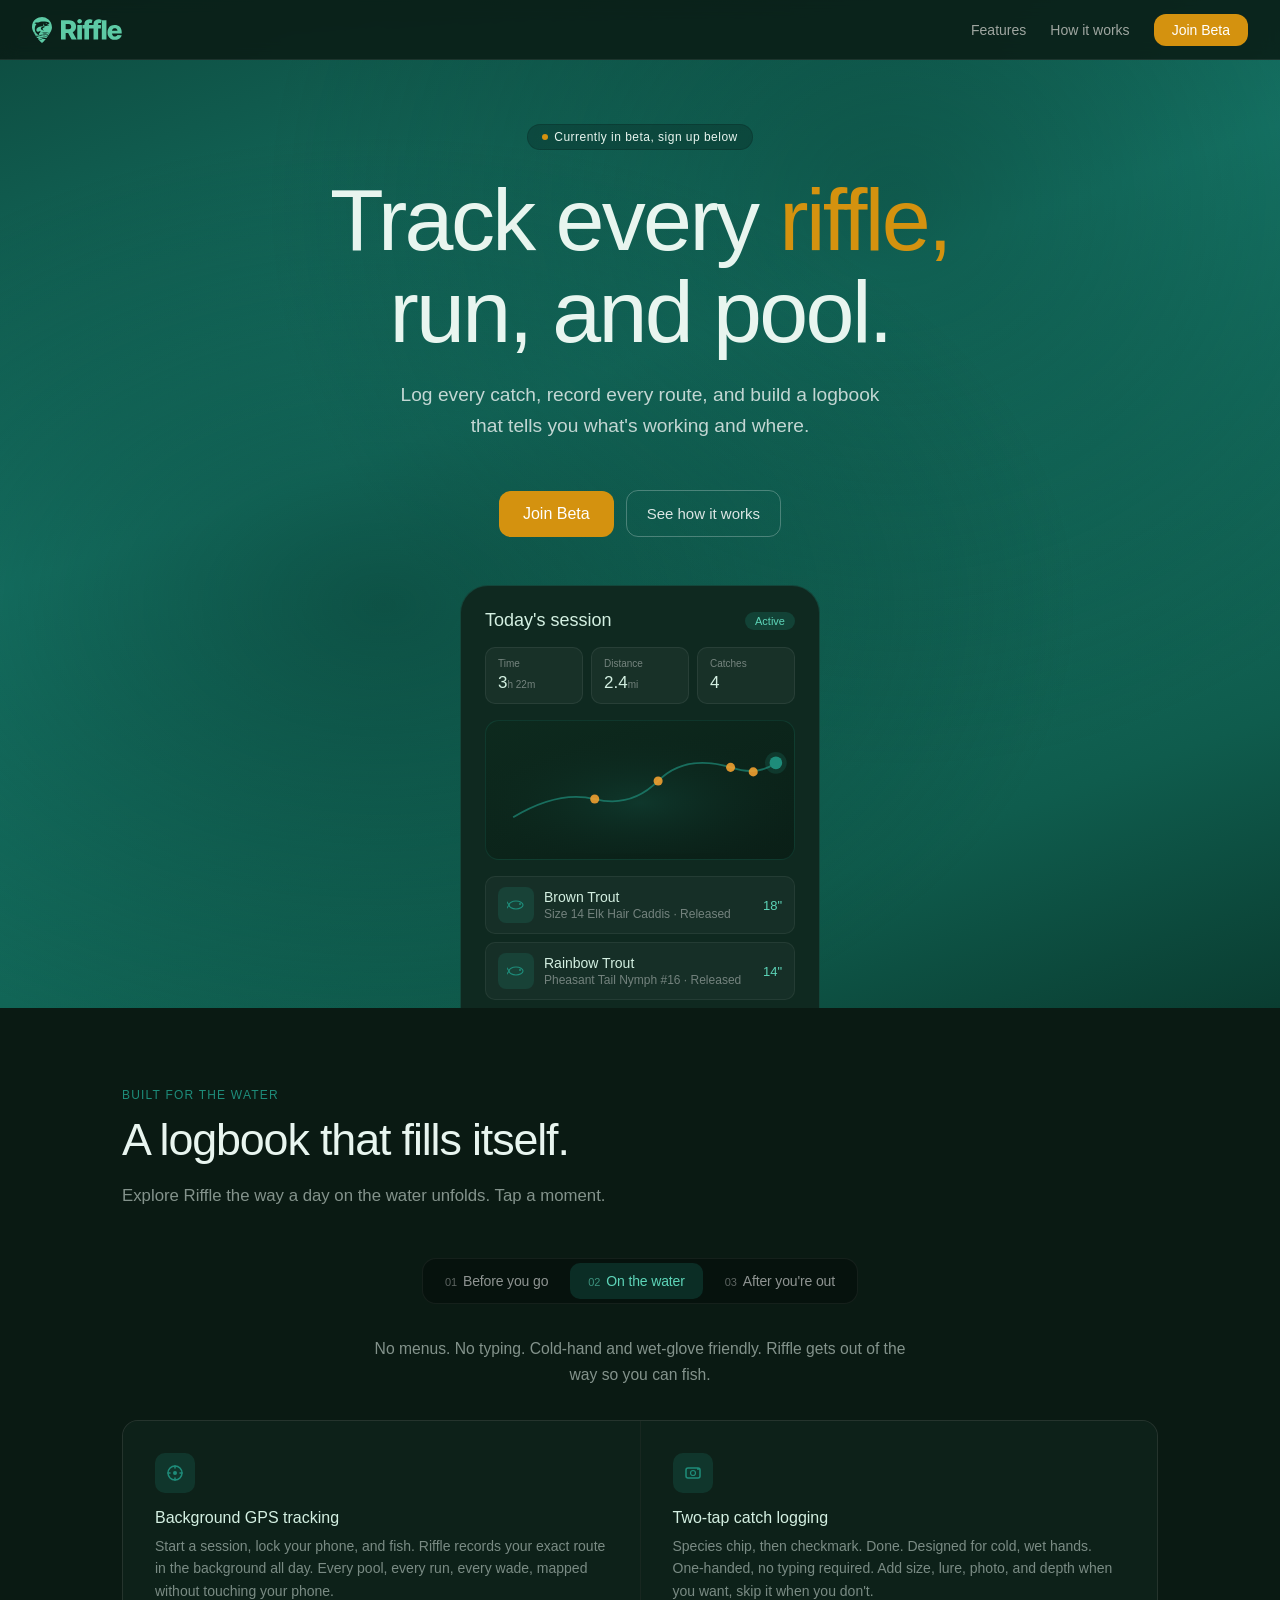
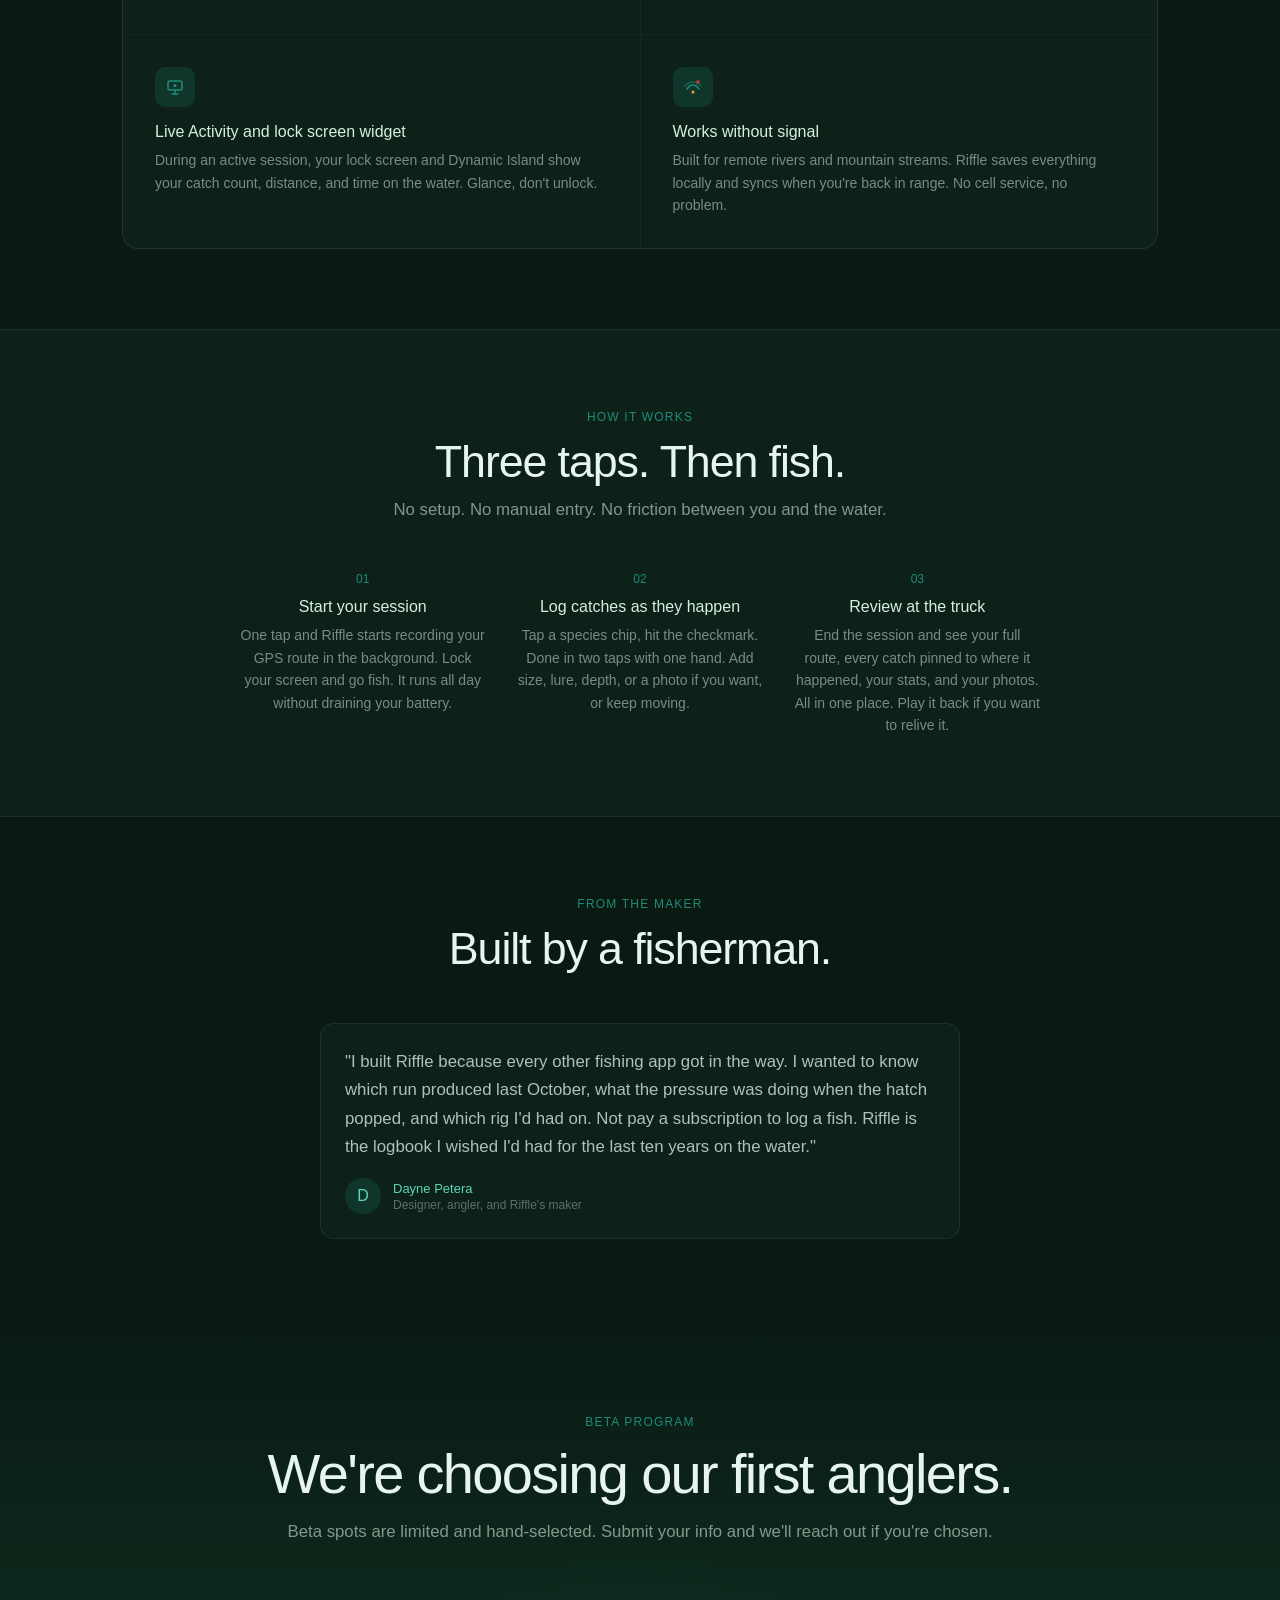
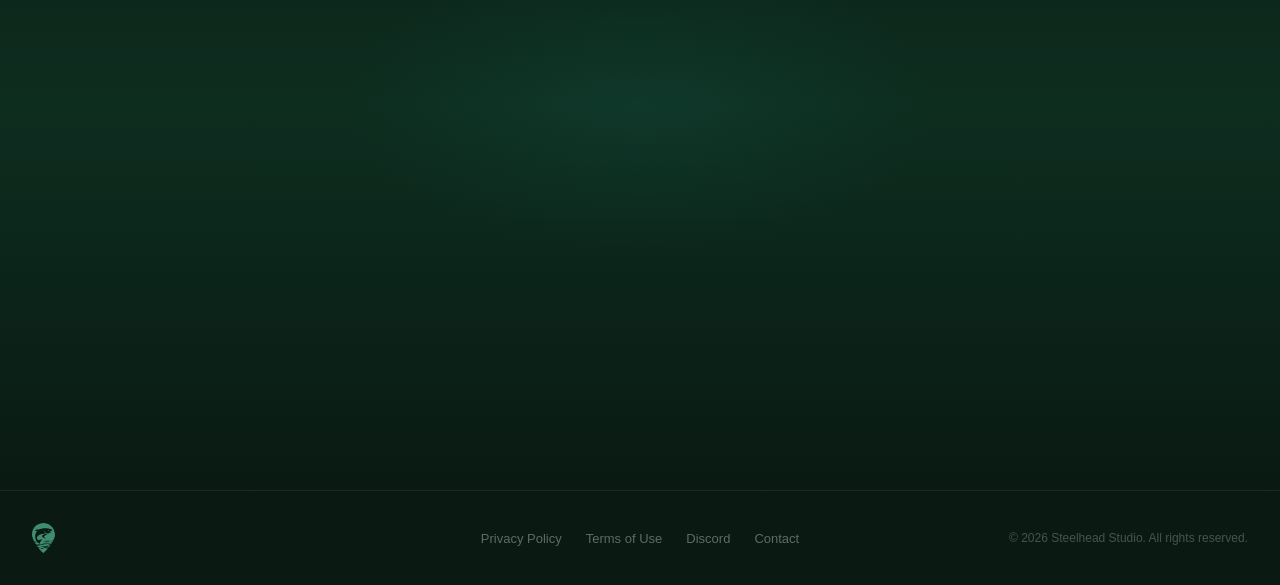
==== commit bb9f19b2: "Copy catches up to the week; Steelhead Studio takes attribution Morning-of trip reminders, share-car" ====
--- a/index.html
+++ b/index.html
@@ -359,7 +359,7 @@
             </svg>
           </div>
           <div class="feature-title">Plan trips and save spots</div>
-          <div class="feature-body">Pin productive water as you find it. Plan a trip ahead, single day or a whole week, and it turns itself into a live trip when the date arrives. Your sessions attach as you fish them.</div>
+          <div class="feature-body">Pin productive water as you find it. Plan a trip ahead, single day or a whole week. Riffle reminds you the morning it starts, then it turns itself into a live trip and your sessions attach as you fish them.</div>
         </div>
         <div class="feature-card">
           <div class="feature-icon">
@@ -369,7 +369,7 @@
             </svg>
           </div>
           <div class="feature-title">Conditions read before you go</div>
-          <div class="feature-body">A multi-day forecast strip for every planned trip, plus a plain-language read on what the skies, wind, temperature trend, and moon are likely to do to the fishing. Hedged where the science is thin, confident where it isn't.</div>
+          <div class="feature-body">A multi-day forecast strip that stays with your trip through its last day, plus a plain-language read on what the skies, wind, temperature trend, and moon are likely to do to the fishing. Hedged where the science is thin, confident where it isn't.</div>
         </div>
         <div class="feature-card">
           <div class="feature-icon">
@@ -540,7 +540,7 @@
             </svg>
           </div>
           <div class="feature-title">Share cards worth posting</div>
-          <div class="feature-body">Four presets built from your real route, catches, and photos. Swap the hero shot, pick the stats, change the layout, then send it straight to Messages or Instagram Stories.</div>
+          <div class="feature-body">Four presets built from your catches, your photos, and your route drawn over real terrain. Swap the hero shot, pick the stats, change the layout, then send it straight to Messages or Instagram Stories.</div>
         </div>
       </div>
     </div>
@@ -604,9 +604,10 @@
   <div class="footer-links">
     <a href="privacy.html">Privacy Policy</a>
     <a href="terms.html">Terms of Use</a>
+    <a href="https://discord.gg/ySWMAun4kW">Discord</a>
     <a href="mailto:hello@riffle.run">Contact</a>
   </div>
-  <div class="footer-copy">© 2026 Riffle Labs LLC. All rights reserved.</div>
+  <div class="footer-copy">© 2026 Steelhead Studio. All rights reserved.</div>
 </footer>
 
 <script>
